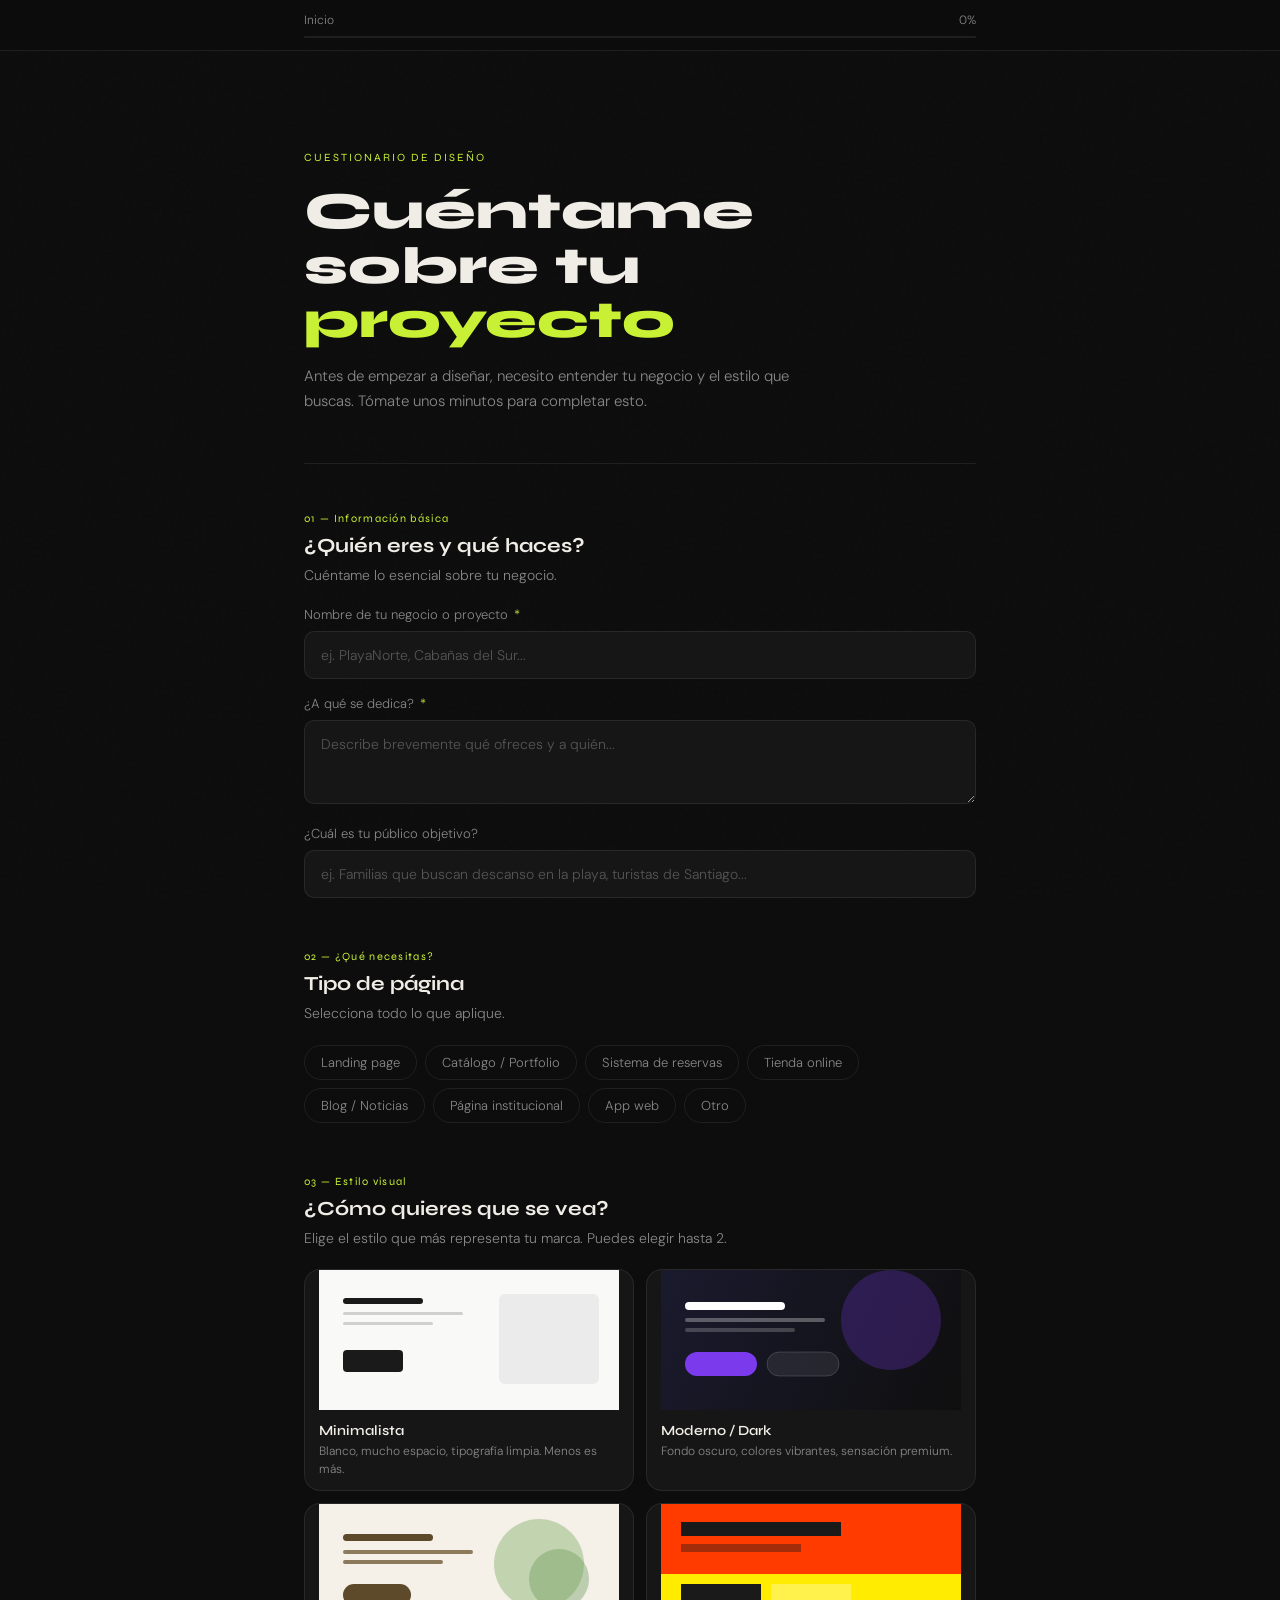
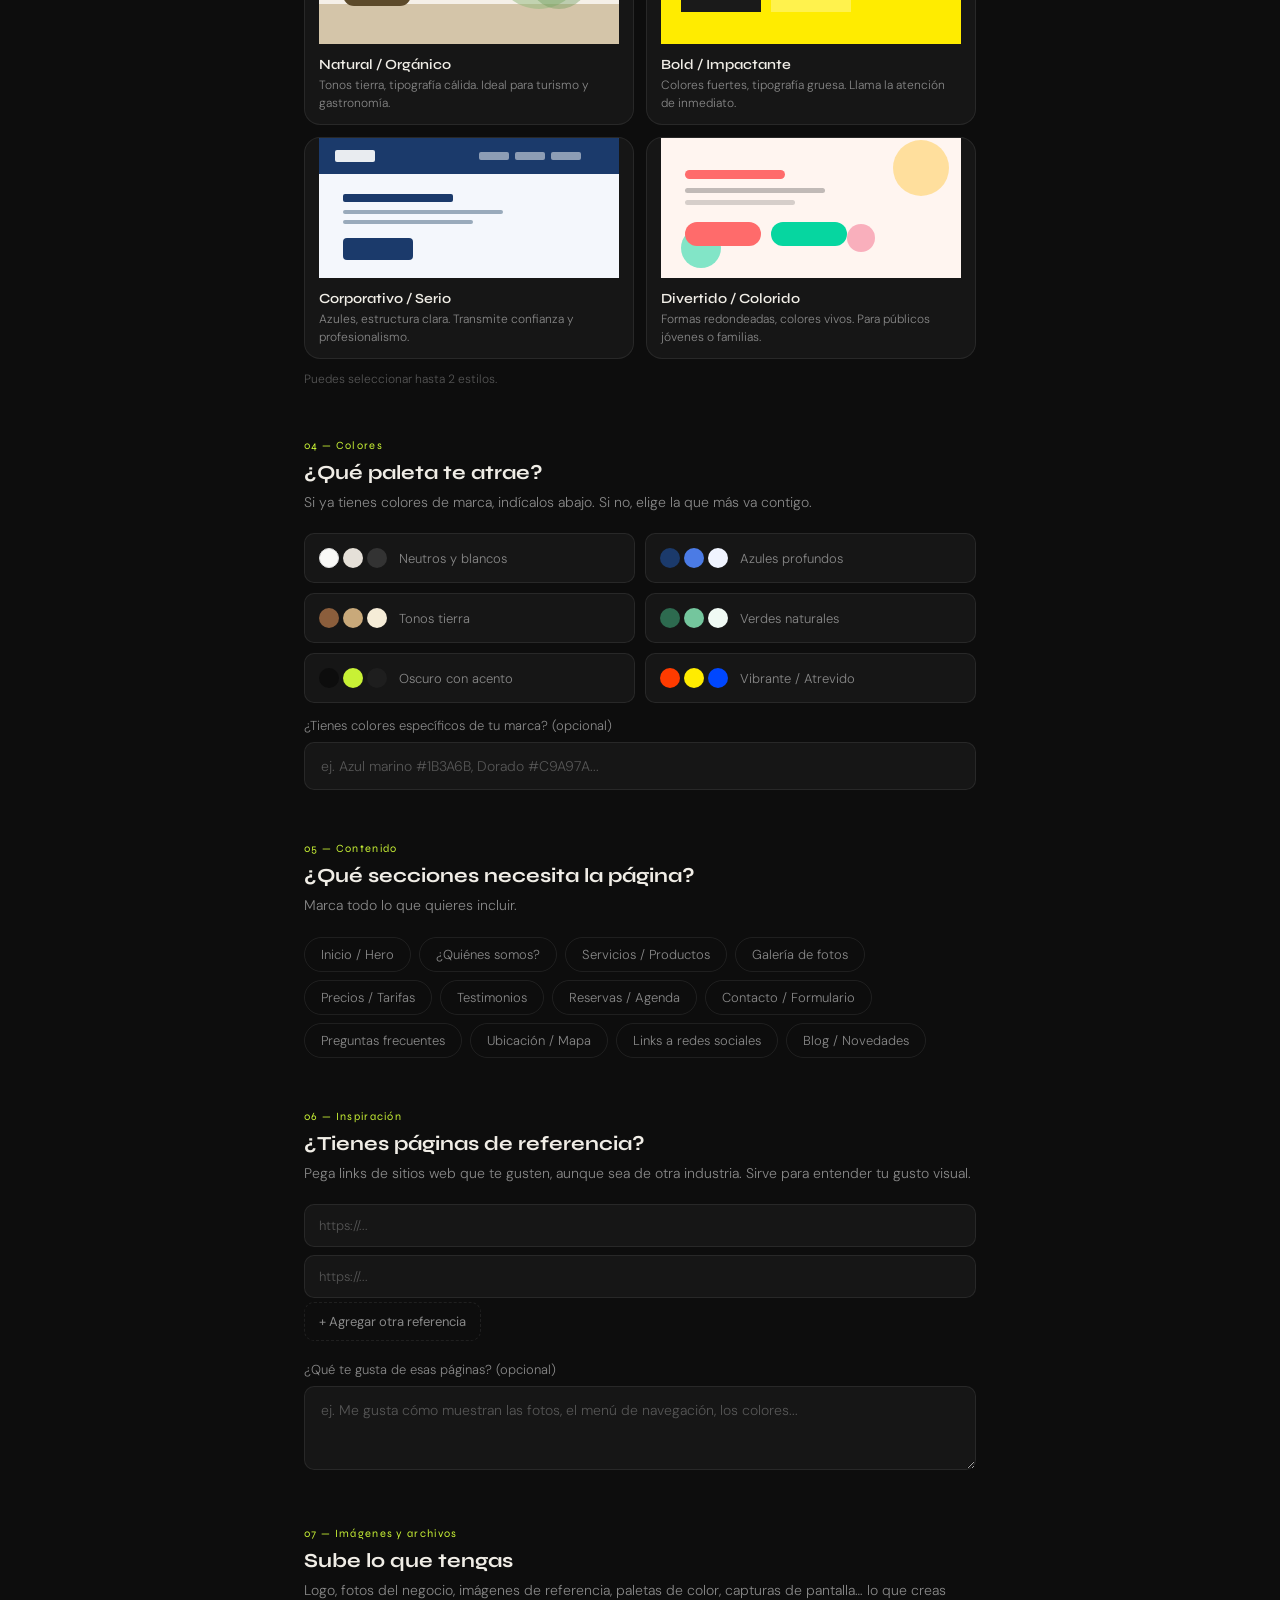
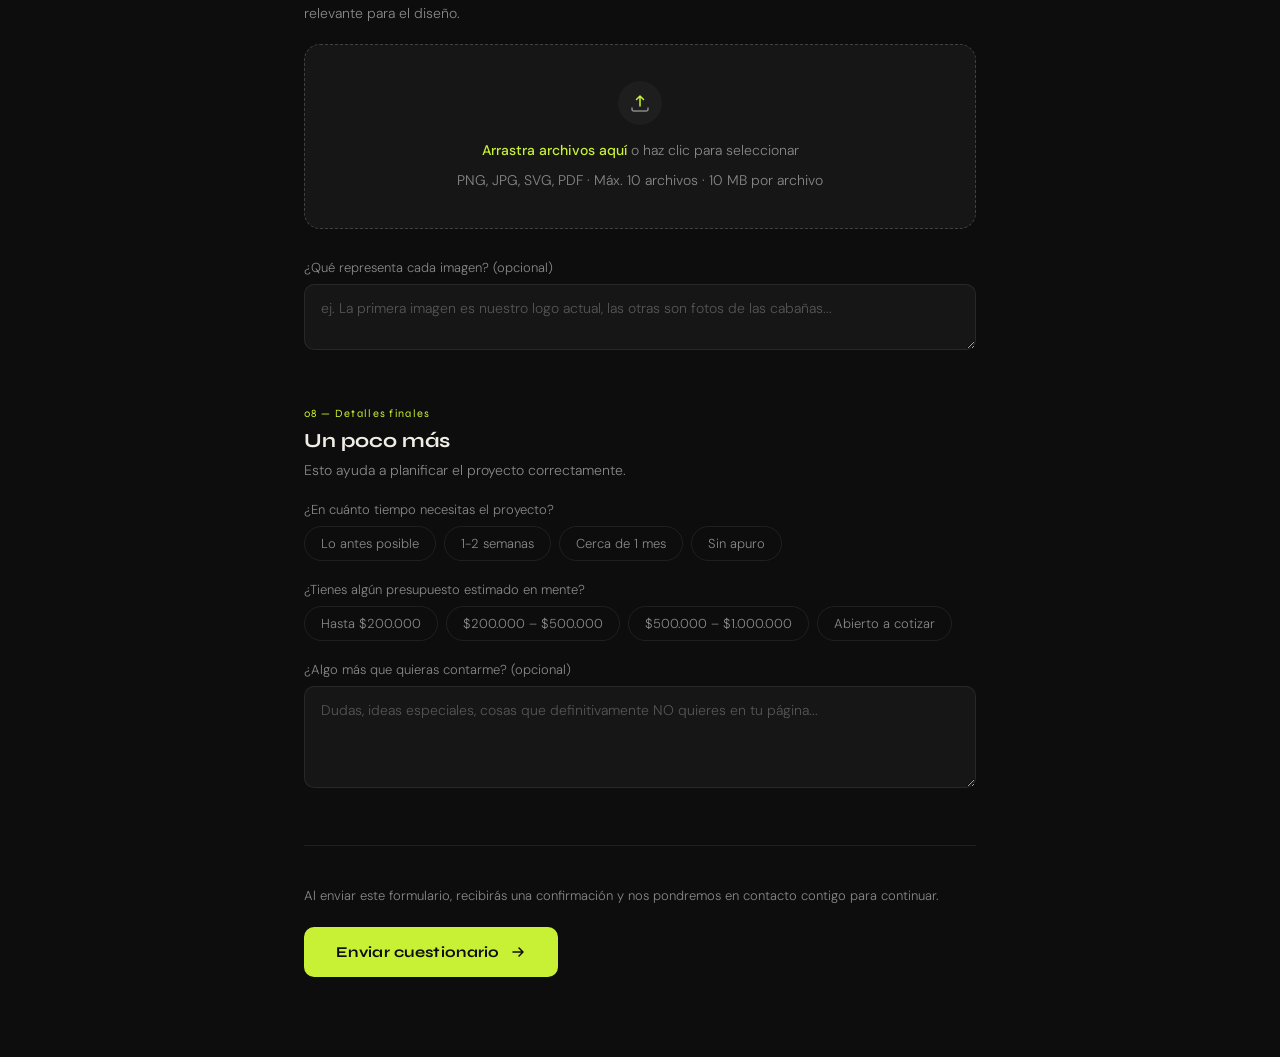
==== cuestionario.html @ 13185880 "Add cuestionario page" ====
<!DOCTYPE html>
<html lang="es">
<head>
<meta charset="UTF-8">
<meta name="viewport" content="width=device-width, initial-scale=1.0">
<title>Cuestionario de Diseño Web</title>
<link href="https://fonts.googleapis.com/css2?family=Syne:wght@400;600;700;800&family=DM+Sans:ital,wght@0,300;0,400;0,500;1,300&display=swap" rel="stylesheet">
<style>
  *, *::before, *::after { box-sizing: border-box; margin: 0; padding: 0; }

  :root {
    --bg: #0D0D0D;
    --surface: #161616;
    --surface2: #1E1E1E;
    --border: rgba(255,255,255,0.08);
    --border-hover: rgba(255,255,255,0.18);
    --accent: #C8F135;
    --accent-dim: rgba(200,241,53,0.12);
    --text: #F0EDE6;
    --text-muted: #888;
    --text-dim: #555;
    --radius: 16px;
    --radius-sm: 10px;
  }

  html { scroll-behavior: smooth; }

  body {
    background: var(--bg);
    color: var(--text);
    font-family: 'DM Sans', sans-serif;
    font-weight: 300;
    min-height: 100vh;
    overflow-x: hidden;
  }

  /* NOISE TEXTURE */
  body::before {
    content: '';
    position: fixed;
    inset: 0;
    background-image: url("data:image/svg+xml,%3Csvg viewBox='0 0 256 256' xmlns='http://www.w3.org/2000/svg'%3E%3Cfilter id='noise'%3E%3CfeTurbulence type='fractalNoise' baseFrequency='0.9' numOctaves='4' stitchTiles='stitch'/%3E%3C/filter%3E%3Crect width='100%25' height='100%25' filter='url(%23noise)' opacity='0.03'/%3E%3C/svg%3E");
    pointer-events: none;
    z-index: 0;
    opacity: 0.4;
  }

  .wrap { max-width: 720px; margin: 0 auto; padding: 0 24px 80px; position: relative; z-index: 1; }

  /* HEADER */
  .header {
    padding: 60px 0 48px;
    border-bottom: 1px solid var(--border);
    margin-bottom: 48px;
  }

  .header-tag {
    font-family: 'Syne', sans-serif;
    font-size: 11px;
    letter-spacing: 0.18em;
    color: var(--accent);
    text-transform: uppercase;
    margin-bottom: 20px;
  }

  .header h1 {
    font-family: 'Syne', sans-serif;
    font-size: clamp(32px, 6vw, 52px);
    font-weight: 800;
    line-height: 1.05;
    color: var(--text);
    margin-bottom: 16px;
  }

  .header h1 span { color: var(--accent); }

  .header p {
    font-size: 15px;
    color: var(--text-muted);
    line-height: 1.7;
    max-width: 520px;
  }

  /* PROGRESS */
  .progress-wrap {
    position: sticky;
    top: 0;
    z-index: 100;
    background: rgba(13,13,13,0.9);
    backdrop-filter: blur(12px);
    padding: 12px 0;
    margin-bottom: 40px;
    border-bottom: 1px solid var(--border);
  }

  .progress-inner { max-width: 720px; margin: 0 auto; padding: 0 24px; }

  .progress-info {
    display: flex;
    justify-content: space-between;
    align-items: center;
    margin-bottom: 8px;
    font-size: 12px;
    color: var(--text-muted);
  }

  .progress-bar-bg {
    height: 2px;
    background: var(--border);
    border-radius: 2px;
    overflow: hidden;
  }

  .progress-bar-fill {
    height: 100%;
    background: var(--accent);
    border-radius: 2px;
    transition: width 0.4s cubic-bezier(0.4, 0, 0.2, 1);
    width: 0%;
  }

  /* SECTION */
  .section {
    margin-bottom: 52px;
    opacity: 0;
    transform: translateY(20px);
    animation: fadeUp 0.5s ease forwards;
  }

  @keyframes fadeUp {
    to { opacity: 1; transform: translateY(0); }
  }

  .section:nth-child(1) { animation-delay: 0.05s; }
  .section:nth-child(2) { animation-delay: 0.1s; }
  .section:nth-child(3) { animation-delay: 0.15s; }
  .section:nth-child(4) { animation-delay: 0.2s; }
  .section:nth-child(5) { animation-delay: 0.25s; }
  .section:nth-child(6) { animation-delay: 0.3s; }
  .section:nth-child(7) { animation-delay: 0.35s; }

  .section-num {
    font-family: 'Syne', sans-serif;
    font-size: 11px;
    color: var(--accent);
    letter-spacing: 0.12em;
    margin-bottom: 8px;
  }

  .section-title {
    font-family: 'Syne', sans-serif;
    font-size: 20px;
    font-weight: 700;
    color: var(--text);
    margin-bottom: 6px;
  }

  .section-desc {
    font-size: 14px;
    color: var(--text-muted);
    margin-bottom: 20px;
    line-height: 1.6;
  }

  /* TEXT INPUT */
  .field {
    margin-bottom: 16px;
  }

  .field label {
    display: block;
    font-size: 13px;
    color: var(--text-muted);
    margin-bottom: 8px;
  }

  .field input,
  .field textarea {
    width: 100%;
    background: var(--surface);
    border: 1px solid var(--border);
    border-radius: var(--radius-sm);
    padding: 14px 16px;
    font-family: 'DM Sans', sans-serif;
    font-size: 14px;
    font-weight: 300;
    color: var(--text);
    outline: none;
    transition: border-color 0.2s;
    resize: vertical;
  }

  .field input:focus,
  .field textarea:focus {
    border-color: var(--accent);
  }

  .field input::placeholder,
  .field textarea::placeholder {
    color: var(--text-dim);
  }

  /* STYLE CARDS (visual selection) */
  .style-grid {
    display: grid;
    grid-template-columns: repeat(2, 1fr);
    gap: 12px;
  }

  @media (max-width: 520px) {
    .style-grid { grid-template-columns: 1fr; }
  }

  .style-card {
    cursor: pointer;
    border-radius: var(--radius);
    border: 1.5px solid var(--border);
    overflow: hidden;
    transition: border-color 0.2s, transform 0.15s;
    position: relative;
    background: var(--surface);
  }

  .style-card:hover {
    border-color: var(--border-hover);
    transform: translateY(-2px);
  }

  .style-card.selected {
    border-color: var(--accent);
  }

  .style-card.selected .check-badge {
    opacity: 1;
    transform: scale(1);
  }

  .check-badge {
    position: absolute;
    top: 10px;
    right: 10px;
    width: 24px;
    height: 24px;
    background: var(--accent);
    border-radius: 50%;
    display: flex;
    align-items: center;
    justify-content: center;
    opacity: 0;
    transform: scale(0.5);
    transition: opacity 0.2s, transform 0.2s;
    z-index: 2;
  }

  .check-badge svg { width: 13px; height: 13px; }

  .style-preview {
    width: 100%;
    height: 140px;
    overflow: hidden;
    position: relative;
  }

  .style-preview svg {
    width: 100%;
    height: 100%;
  }

  .style-info {
    padding: 12px 14px;
  }

  .style-name {
    font-family: 'Syne', sans-serif;
    font-size: 14px;
    font-weight: 600;
    color: var(--text);
    margin-bottom: 3px;
  }

  .style-desc {
    font-size: 12px;
    color: var(--text-muted);
    line-height: 1.5;
  }

  /* PILL OPTIONS */
  .pill-group {
    display: flex;
    flex-wrap: wrap;
    gap: 8px;
  }

  .pill {
    cursor: pointer;
    padding: 8px 16px;
    border-radius: 100px;
    border: 1px solid var(--border);
    font-size: 13px;
    color: var(--text-muted);
    transition: all 0.15s;
    background: transparent;
    user-select: none;
  }

  .pill:hover {
    border-color: var(--border-hover);
    color: var(--text);
  }

  .pill.selected {
    background: var(--accent-dim);
    border-color: var(--accent);
    color: var(--accent);
  }

  /* COLOR PALETTE OPTIONS */
  .palette-grid {
    display: grid;
    grid-template-columns: repeat(2, 1fr);
    gap: 10px;
  }

  .palette-option {
    cursor: pointer;
    border-radius: var(--radius-sm);
    border: 1.5px solid var(--border);
    padding: 14px;
    transition: all 0.15s;
    display: flex;
    align-items: center;
    gap: 12px;
    background: var(--surface);
  }

  .palette-option:hover { border-color: var(--border-hover); }
  .palette-option.selected { border-color: var(--accent); }

  .palette-swatches {
    display: flex;
    gap: 4px;
  }

  .swatch {
    width: 20px;
    height: 20px;
    border-radius: 50%;
  }

  .palette-label { font-size: 13px; color: var(--text-muted); }
  .palette-option.selected .palette-label { color: var(--text); }

  /* REFERENCE LINKS */
  .ref-list {
    display: flex;
    flex-direction: column;
    gap: 8px;
  }

  .ref-row {
    display: flex;
    gap: 8px;
    align-items: center;
  }

  .ref-row input {
    flex: 1;
    background: var(--surface);
    border: 1px solid var(--border);
    border-radius: var(--radius-sm);
    padding: 12px 14px;
    font-family: 'DM Sans', sans-serif;
    font-size: 13px;
    font-weight: 300;
    color: var(--text);
    outline: none;
    transition: border-color 0.2s;
  }

  .ref-row input:focus { border-color: var(--accent); }
  .ref-row input::placeholder { color: var(--text-dim); }

  .add-ref-btn {
    background: transparent;
    border: 1px dashed var(--border);
    border-radius: var(--radius-sm);
    padding: 10px 14px;
    font-family: 'DM Sans', sans-serif;
    font-size: 13px;
    color: var(--text-muted);
    cursor: pointer;
    transition: all 0.15s;
    margin-top: 4px;
  }

  .add-ref-btn:hover { border-color: var(--accent); color: var(--accent); }

  /* RANGE SLIDER */
  .range-wrap { margin-top: 4px; }

  .range-labels {
    display: flex;
    justify-content: space-between;
    font-size: 12px;
    color: var(--text-muted);
    margin-bottom: 8px;
  }

  input[type="range"] {
    -webkit-appearance: none;
    width: 100%;
    height: 4px;
    background: var(--surface2);
    border-radius: 2px;
    outline: none;
  }

  input[type="range"]::-webkit-slider-thumb {
    -webkit-appearance: none;
    width: 18px;
    height: 18px;
    background: var(--accent);
    border-radius: 50%;
    cursor: pointer;
  }

  .range-value {
    text-align: center;
    font-family: 'Syne', sans-serif;
    font-size: 13px;
    color: var(--accent);
    margin-top: 8px;
  }

  /* SUBMIT */
  .submit-section {
    padding-top: 40px;
    border-top: 1px solid var(--border);
  }

  .submit-section p {
    font-size: 13px;
    color: var(--text-muted);
    margin-bottom: 20px;
    line-height: 1.6;
  }

  .submit-btn {
    display: inline-flex;
    align-items: center;
    gap: 10px;
    background: var(--accent);
    color: #0D0D0D;
    border: none;
    border-radius: var(--radius-sm);
    padding: 16px 32px;
    font-family: 'Syne', sans-serif;
    font-size: 15px;
    font-weight: 700;
    cursor: pointer;
    transition: all 0.15s;
    letter-spacing: 0.02em;
  }

  .submit-btn:hover { background: #d4f54a; transform: translateY(-1px); }
  .submit-btn:active { transform: scale(0.98); }

  /* SUCCESS STATE */
  .success-screen {
    display: none;
    text-align: center;
    padding: 80px 0;
  }

  .success-screen.visible { display: block; }

  .success-icon {
    width: 64px;
    height: 64px;
    background: var(--accent-dim);
    border: 1px solid var(--accent);
    border-radius: 50%;
    margin: 0 auto 24px;
    display: flex;
    align-items: center;
    justify-content: center;
  }

  .success-screen h2 {
    font-family: 'Syne', sans-serif;
    font-size: 28px;
    font-weight: 800;
    margin-bottom: 12px;
  }

  .success-screen p {
    font-size: 15px;
    color: var(--text-muted);
    max-width: 400px;
    margin: 0 auto 32px;
    line-height: 1.7;
  }

  .result-card {
    background: var(--surface);
    border: 1px solid var(--border);
    border-radius: var(--radius);
    padding: 20px 24px;
    text-align: left;
    font-size: 13px;
    color: var(--text-muted);
    line-height: 1.8;
    word-break: break-word;
    max-height: 400px;
    overflow-y: auto;
  }

  .result-card h3 {
    font-family: 'Syne', sans-serif;
    font-size: 13px;
    font-weight: 700;
    color: var(--text);
    margin-bottom: 12px;
    letter-spacing: 0.08em;
    text-transform: uppercase;
  }

  .result-card .result-line {
    border-bottom: 1px solid var(--border);
    padding: 6px 0;
    display: flex;
    gap: 12px;
  }

  .result-line .rl { color: var(--text-muted); min-width: 160px; flex-shrink: 0; }
  .result-line .rv { color: var(--text); }

  .copy-result-btn {
    margin-top: 16px;
    background: transparent;
    border: 1px solid var(--border);
    border-radius: var(--radius-sm);
    padding: 10px 20px;
    font-family: 'DM Sans', sans-serif;
    font-size: 13px;
    color: var(--text-muted);
    cursor: pointer;
    transition: all 0.15s;
  }

  .copy-result-btn:hover { border-color: var(--accent); color: var(--accent); }

  .required-mark { color: var(--accent); margin-left: 2px; }

  .hint { font-size: 12px; color: var(--text-dim); margin-top: 6px; }

  /* IMAGE UPLOAD */
  .upload-zone {
    border: 1.5px dashed var(--border-hover);
    border-radius: var(--radius);
    padding: 36px 24px;
    text-align: center;
    cursor: pointer;
    transition: all 0.2s;
    background: var(--surface);
    position: relative;
  }

  .upload-zone:hover, .upload-zone.dragging {
    border-color: var(--accent);
    background: var(--accent-dim);
  }

  .upload-zone input[type="file"] {
    position: absolute;
    inset: 0;
    opacity: 0;
    cursor: pointer;
    width: 100%;
    height: 100%;
  }

  .upload-icon {
    width: 44px;
    height: 44px;
    background: var(--surface2);
    border-radius: 50%;
    display: flex;
    align-items: center;
    justify-content: center;
    margin: 0 auto 14px;
  }

  .upload-zone p {
    font-size: 14px;
    color: var(--text-muted);
    line-height: 1.6;
  }

  .upload-zone strong {
    color: var(--accent);
    font-weight: 500;
  }

  .upload-zone .hint { margin-top: 8px; }

  .img-preview-grid {
    display: grid;
    grid-template-columns: repeat(auto-fill, minmax(110px, 1fr));
    gap: 10px;
    margin-top: 14px;
  }

  .img-thumb {
    position: relative;
    border-radius: var(--radius-sm);
    overflow: hidden;
    border: 1px solid var(--border);
    aspect-ratio: 1;
    background: var(--surface2);
  }

  .img-thumb img {
    width: 100%;
    height: 100%;
    object-fit: cover;
    display: block;
  }

  .img-thumb .img-label {
    position: absolute;
    bottom: 0;
    left: 0;
    right: 0;
    background: rgba(0,0,0,0.65);
    font-size: 10px;
    color: #ccc;
    padding: 4px 6px;
    white-space: nowrap;
    overflow: hidden;
    text-overflow: ellipsis;
  }

  .img-thumb .remove-img {
    position: absolute;
    top: 5px;
    right: 5px;
    width: 20px;
    height: 20px;
    background: rgba(0,0,0,0.7);
    border: none;
    border-radius: 50%;
    color: white;
    font-size: 13px;
    line-height: 1;
    cursor: pointer;
    display: flex;
    align-items: center;
    justify-content: center;
    opacity: 0;
    transition: opacity 0.15s;
  }

  .img-thumb:hover .remove-img { opacity: 1; }

  .upload-count {
    font-size: 12px;
    color: var(--text-muted);
    margin-top: 10px;
  }

  .upload-count span { color: var(--accent); font-weight: 500; }
</style>
</head>
<body>

<div class="progress-wrap">
  <div class="progress-inner">
    <div class="progress-info">
      <span id="progress-label">Inicio</span>
      <span id="progress-pct">0%</span>
    </div>
    <div class="progress-bar-bg">
      <div class="progress-bar-fill" id="progress-fill"></div>
    </div>
  </div>
</div>

<div class="wrap" id="main-form">
  <div class="header">
    <div class="header-tag">Cuestionario de diseño</div>
    <h1>Cuéntame sobre tu <span>proyecto</span></h1>
    <p>Antes de empezar a diseñar, necesito entender tu negocio y el estilo que buscas. Tómate unos minutos para completar esto.</p>
  </div>

  <!-- 01 INFO BÁSICA -->
  <div class="section" id="sec-1">
    <div class="section-num">01 — Información básica</div>
    <div class="section-title">¿Quién eres y qué haces?</div>
    <div class="section-desc">Cuéntame lo esencial sobre tu negocio.</div>

    <div class="field">
      <label>Nombre de tu negocio o proyecto <span class="required-mark">*</span></label>
      <input type="text" id="biz-name" placeholder="ej. PlayaNorte, Cabañas del Sur..." />
    </div>
    <div class="field">
      <label>¿A qué se dedica? <span class="required-mark">*</span></label>
      <textarea id="biz-desc" rows="3" placeholder="Describe brevemente qué ofreces y a quién..."></textarea>
    </div>
    <div class="field">
      <label>¿Cuál es tu público objetivo?</label>
      <input type="text" id="biz-audience" placeholder="ej. Familias que buscan descanso en la playa, turistas de Santiago..." />
    </div>
  </div>

  <!-- 02 TIPO DE PÁGINA -->
  <div class="section" id="sec-2">
    <div class="section-num">02 — ¿Qué necesitas?</div>
    <div class="section-title">Tipo de página</div>
    <div class="section-desc">Selecciona todo lo que aplique.</div>

    <div class="pill-group" id="page-type">
      <div class="pill" data-val="landing">Landing page</div>
      <div class="pill" data-val="catalogo">Catálogo / Portfolio</div>
      <div class="pill" data-val="reservas">Sistema de reservas</div>
      <div class="pill" data-val="tienda">Tienda online</div>
      <div class="pill" data-val="blog">Blog / Noticias</div>
      <div class="pill" data-val="institucional">Página institucional</div>
      <div class="pill" data-val="app">App web</div>
      <div class="pill" data-val="otro-tipo">Otro</div>
    </div>
  </div>

  <!-- 03 ESTILO VISUAL -->
  <div class="section" id="sec-3">
    <div class="section-num">03 — Estilo visual</div>
    <div class="section-title">¿Cómo quieres que se vea?</div>
    <div class="section-desc">Elige el estilo que más representa tu marca. Puedes elegir hasta 2.</div>

    <div class="style-grid" id="style-grid">

      <div class="style-card" data-val="minimalista">
        <div class="check-badge"><svg viewBox="0 0 13 10" fill="none"><path d="M1 5L4.5 8.5L12 1" stroke="#0D0D0D" stroke-width="2" stroke-linecap="round"/></svg></div>
        <div class="style-preview">
          <svg viewBox="0 0 300 140" xmlns="http://www.w3.org/2000/svg">
            <rect width="300" height="140" fill="#F9F9F7"/>
            <rect x="24" y="28" width="80" height="6" rx="3" fill="#1A1A1A"/>
            <rect x="24" y="42" width="120" height="3" rx="1.5" fill="#D0D0D0"/>
            <rect x="24" y="52" width="90" height="3" rx="1.5" fill="#D0D0D0"/>
            <rect x="24" y="80" width="60" height="22" rx="4" fill="#1A1A1A"/>
            <rect x="180" y="24" width="100" height="90" rx="6" fill="#EBEBEB"/>
          </svg>
        </div>
        <div class="style-info">
          <div class="style-name">Minimalista</div>
          <div class="style-desc">Blanco, mucho espacio, tipografía limpia. Menos es más.</div>
        </div>
      </div>

      <div class="style-card" data-val="moderno">
        <div class="check-badge"><svg viewBox="0 0 13 10" fill="none"><path d="M1 5L4.5 8.5L12 1" stroke="#0D0D0D" stroke-width="2" stroke-linecap="round"/></svg></div>
        <div class="style-preview">
          <svg viewBox="0 0 300 140" xmlns="http://www.w3.org/2000/svg">
            <rect width="300" height="140" fill="#0F0F0F"/>
            <rect x="0" y="0" width="300" height="140" fill="url(#grad1)"/>
            <defs>
              <linearGradient id="grad1" x1="0" y1="0" x2="300" y2="140" gradientUnits="userSpaceOnUse">
                <stop offset="0%" stop-color="#1a1a2e"/>
                <stop offset="100%" stop-color="#0f0f0f"/>
              </linearGradient>
            </defs>
            <circle cx="230" cy="50" r="50" fill="#7C3AED" fill-opacity="0.25"/>
            <rect x="24" y="32" width="100" height="8" rx="4" fill="white"/>
            <rect x="24" y="48" width="140" height="4" rx="2" fill="rgba(255,255,255,0.3)"/>
            <rect x="24" y="58" width="110" height="4" rx="2" fill="rgba(255,255,255,0.2)"/>
            <rect x="24" y="82" width="72" height="24" rx="12" fill="#7C3AED"/>
            <rect x="106" y="82" width="72" height="24" rx="12" fill="rgba(255,255,255,0.08)" stroke="rgba(255,255,255,0.15)" stroke-width="1"/>
          </svg>
        </div>
        <div class="style-info">
          <div class="style-name">Moderno / Dark</div>
          <div class="style-desc">Fondo oscuro, colores vibrantes, sensación premium.</div>
        </div>
      </div>

      <div class="style-card" data-val="natural">
        <div class="check-badge"><svg viewBox="0 0 13 10" fill="none"><path d="M1 5L4.5 8.5L12 1" stroke="#0D0D0D" stroke-width="2" stroke-linecap="round"/></svg></div>
        <div class="style-preview">
          <svg viewBox="0 0 300 140" xmlns="http://www.w3.org/2000/svg">
            <rect width="300" height="140" fill="#F5F0E8"/>
            <rect x="0" y="100" width="300" height="40" fill="#D4C5A9"/>
            <circle cx="220" cy="60" r="45" fill="#8FB87A" fill-opacity="0.5"/>
            <circle cx="240" cy="75" r="30" fill="#6A9958" fill-opacity="0.4"/>
            <rect x="24" y="30" width="90" height="7" rx="3.5" fill="#5C4A2A"/>
            <rect x="24" y="46" width="130" height="4" rx="2" fill="#8C7A5C"/>
            <rect x="24" y="56" width="100" height="4" rx="2" fill="#8C7A5C"/>
            <rect x="24" y="80" width="68" height="22" rx="11" fill="#5C4A2A"/>
          </svg>
        </div>
        <div class="style-info">
          <div class="style-name">Natural / Orgánico</div>
          <div class="style-desc">Tonos tierra, tipografía cálida. Ideal para turismo y gastronomía.</div>
        </div>
      </div>

      <div class="style-card" data-val="bold">
        <div class="check-badge"><svg viewBox="0 0 13 10" fill="none"><path d="M1 5L4.5 8.5L12 1" stroke="#0D0D0D" stroke-width="2" stroke-linecap="round"/></svg></div>
        <div class="style-preview">
          <svg viewBox="0 0 300 140" xmlns="http://www.w3.org/2000/svg">
            <rect width="300" height="140" fill="#FF3B00"/>
            <rect x="0" y="0" width="300" height="70" fill="#FF3B00"/>
            <rect x="0" y="70" width="300" height="70" fill="#FFEC00"/>
            <rect x="20" y="18" width="160" height="14" rx="0" fill="#1A1A1A"/>
            <rect x="20" y="40" width="120" height="8" rx="0" fill="#1A1A1A" fill-opacity="0.4"/>
            <rect x="20" y="80" width="80" height="28" rx="0" fill="#1A1A1A"/>
            <rect x="110" y="80" width="80" height="28" rx="0" fill="white" fill-opacity="0.3"/>
          </svg>
        </div>
        <div class="style-info">
          <div class="style-name">Bold / Impactante</div>
          <div class="style-desc">Colores fuertes, tipografía gruesa. Llama la atención de inmediato.</div>
        </div>
      </div>

      <div class="style-card" data-val="corporativo">
        <div class="check-badge"><svg viewBox="0 0 13 10" fill="none"><path d="M1 5L4.5 8.5L12 1" stroke="#0D0D0D" stroke-width="2" stroke-linecap="round"/></svg></div>
        <div class="style-preview">
          <svg viewBox="0 0 300 140" xmlns="http://www.w3.org/2000/svg">
            <rect width="300" height="140" fill="#F4F7FC"/>
            <rect x="0" y="0" width="300" height="36" fill="#1B3A6B"/>
            <rect x="16" y="12" width="40" height="12" rx="2" fill="white" fill-opacity="0.9"/>
            <rect x="160" y="14" width="30" height="8" rx="2" fill="white" fill-opacity="0.5"/>
            <rect x="196" y="14" width="30" height="8" rx="2" fill="white" fill-opacity="0.5"/>
            <rect x="232" y="14" width="30" height="8" rx="2" fill="white" fill-opacity="0.5"/>
            <rect x="24" y="56" width="110" height="8" rx="2" fill="#1B3A6B"/>
            <rect x="24" y="72" width="160" height="4" rx="2" fill="#99AABB"/>
            <rect x="24" y="82" width="130" height="4" rx="2" fill="#99AABB"/>
            <rect x="24" y="100" width="70" height="22" rx="4" fill="#1B3A6B"/>
          </svg>
        </div>
        <div class="style-info">
          <div class="style-name">Corporativo / Serio</div>
          <div class="style-desc">Azules, estructura clara. Transmite confianza y profesionalismo.</div>
        </div>
      </div>

      <div class="style-card" data-val="playful">
        <div class="check-badge"><svg viewBox="0 0 13 10" fill="none"><path d="M1 5L4.5 8.5L12 1" stroke="#0D0D0D" stroke-width="2" stroke-linecap="round"/></svg></div>
        <div class="style-preview">
          <svg viewBox="0 0 300 140" xmlns="http://www.w3.org/2000/svg">
            <rect width="300" height="140" fill="#FFF5F0"/>
            <circle cx="260" cy="30" r="28" fill="#FFD166" fill-opacity="0.6"/>
            <circle cx="40" cy="110" r="20" fill="#06D6A0" fill-opacity="0.5"/>
            <circle cx="200" cy="100" r="14" fill="#EF476F" fill-opacity="0.4"/>
            <rect x="24" y="32" width="100" height="9" rx="4.5" fill="#FF6B6B"/>
            <rect x="24" y="50" width="140" height="5" rx="2.5" fill="#333" fill-opacity="0.3"/>
            <rect x="24" y="62" width="110" height="5" rx="2.5" fill="#333" fill-opacity="0.2"/>
            <rect x="24" y="84" width="76" height="24" rx="12" fill="#FF6B6B"/>
            <rect x="110" y="84" width="76" height="24" rx="12" fill="#06D6A0"/>
          </svg>
        </div>
        <div class="style-info">
          <div class="style-name">Divertido / Colorido</div>
          <div class="style-desc">Formas redondeadas, colores vivos. Para públicos jóvenes o familias.</div>
        </div>
      </div>

    </div>
    <div class="hint" style="margin-top:12px;">Puedes seleccionar hasta 2 estilos.</div>
  </div>

  <!-- 04 PALETA DE COLOR -->
  <div class="section" id="sec-4">
    <div class="section-num">04 — Colores</div>
    <div class="section-title">¿Qué paleta te atrae?</div>
    <div class="section-desc">Si ya tienes colores de marca, indícalos abajo. Si no, elige la que más va contigo.</div>

    <div class="palette-grid" id="palette-grid">
      <div class="palette-option" data-val="neutros">
        <div class="palette-swatches">
          <div class="swatch" style="background:#F9F9F7;border:1px solid #ddd;"></div>
          <div class="swatch" style="background:#E5E0D8;"></div>
          <div class="swatch" style="background:#333333;"></div>
        </div>
        <div class="palette-label">Neutros y blancos</div>
      </div>
      <div class="palette-option" data-val="azul-marino">
        <div class="palette-swatches">
          <div class="swatch" style="background:#1B3A6B;"></div>
          <div class="swatch" style="background:#4B7BE5;"></div>
          <div class="swatch" style="background:#F0F4FF;"></div>
        </div>
        <div class="palette-label">Azules profundos</div>
      </div>
      <div class="palette-option" data-val="tierra">
        <div class="palette-swatches">
          <div class="swatch" style="background:#8B5E3C;"></div>
          <div class="swatch" style="background:#C9A97A;"></div>
          <div class="swatch" style="background:#F5ECD7;"></div>
        </div>
        <div class="palette-label">Tonos tierra</div>
      </div>
      <div class="palette-option" data-val="verde-natural">
        <div class="palette-swatches">
          <div class="swatch" style="background:#2D6A4F;"></div>
          <div class="swatch" style="background:#74C69D;"></div>
          <div class="swatch" style="background:#F0FAF4;"></div>
        </div>
        <div class="palette-label">Verdes naturales</div>
      </div>
      <div class="palette-option" data-val="oscuro">
        <div class="palette-swatches">
          <div class="swatch" style="background:#0D0D0D;"></div>
          <div class="swatch" style="background:#C8F135;"></div>
          <div class="swatch" style="background:#1E1E1E;"></div>
        </div>
        <div class="palette-label">Oscuro con acento</div>
      </div>
      <div class="palette-option" data-val="vibrante">
        <div class="palette-swatches">
          <div class="swatch" style="background:#FF3B00;"></div>
          <div class="swatch" style="background:#FFEC00;"></div>
          <div class="swatch" style="background:#0047FF;"></div>
        </div>
        <div class="palette-label">Vibrante / Atrevido</div>
      </div>
    </div>

    <div class="field" style="margin-top:14px;">
      <label>¿Tienes colores específicos de tu marca? (opcional)</label>
      <input type="text" id="custom-colors" placeholder="ej. Azul marino #1B3A6B, Dorado #C9A97A..." />
    </div>
  </div>

  <!-- 05 SERVICIOS / SECCIONES -->
  <div class="section" id="sec-5">
    <div class="section-num">05 — Contenido</div>
    <div class="section-title">¿Qué secciones necesita la página?</div>
    <div class="section-desc">Marca todo lo que quieres incluir.</div>

    <div class="pill-group" id="sections-group">
      <div class="pill" data-val="inicio">Inicio / Hero</div>
      <div class="pill" data-val="nosotros">¿Quiénes somos?</div>
      <div class="pill" data-val="servicios">Servicios / Productos</div>
      <div class="pill" data-val="galeria">Galería de fotos</div>
      <div class="pill" data-val="precios">Precios / Tarifas</div>
      <div class="pill" data-val="testimonios">Testimonios</div>
      <div class="pill" data-val="reservas-sec">Reservas / Agenda</div>
      <div class="pill" data-val="contacto">Contacto / Formulario</div>
      <div class="pill" data-val="faq">Preguntas frecuentes</div>
      <div class="pill" data-val="ubicacion">Ubicación / Mapa</div>
      <div class="pill" data-val="redes">Links a redes sociales</div>
      <div class="pill" data-val="blog-sec">Blog / Novedades</div>
    </div>
  </div>

  <!-- 06 REFERENCIAS -->
  <div class="section" id="sec-6">
    <div class="section-num">06 — Inspiración</div>
    <div class="section-title">¿Tienes páginas de referencia?</div>
    <div class="section-desc">Pega links de sitios web que te gusten, aunque sea de otra industria. Sirve para entender tu gusto visual.</div>

    <div class="ref-list" id="ref-list">
      <div class="ref-row">
        <input type="url" placeholder="https://..." />
      </div>
      <div class="ref-row">
        <input type="url" placeholder="https://..." />
      </div>
    </div>
    <button class="add-ref-btn" onclick="addRefRow()">+ Agregar otra referencia</button>

    <div class="field" style="margin-top:20px;">
      <label>¿Qué te gusta de esas páginas? (opcional)</label>
      <textarea id="ref-notes" rows="3" placeholder="ej. Me gusta cómo muestran las fotos, el menú de navegación, los colores..."></textarea>
    </div>
  </div>

  <!-- 07 IMÁGENES -->
  <div class="section" id="sec-7">
    <div class="section-num">07 — Imágenes y archivos</div>
    <div class="section-title">Sube lo que tengas</div>
    <div class="section-desc">Logo, fotos del negocio, imágenes de referencia, paletas de color, capturas de pantalla… lo que creas relevante para el diseño.</div>

    <div class="upload-zone" id="upload-zone">
      <input type="file" id="file-input" multiple accept="image/*,.pdf,.png,.jpg,.jpeg,.webp,.svg" />
      <div class="upload-icon">
        <svg width="22" height="22" viewBox="0 0 22 22" fill="none"><path d="M11 14V4M11 4L7.5 7.5M11 4L14.5 7.5" stroke="#C8F135" stroke-width="1.5" stroke-linecap="round" stroke-linejoin="round"/><path d="M3 16v1a2 2 0 002 2h12a2 2 0 002-2v-1" stroke="#888" stroke-width="1.5" stroke-linecap="round"/></svg>
      </div>
      <p><strong>Arrastra archivos aquí</strong> o haz clic para seleccionar</p>
      <p class="hint">PNG, JPG, SVG, PDF · Máx. 10 archivos · 10 MB por archivo</p>
    </div>

    <div class="img-preview-grid" id="img-preview-grid"></div>
    <div class="upload-count" id="upload-count" style="display:none;">
      <span id="upload-count-num">0</span> archivo(s) listos para enviar
    </div>

    <div class="field" style="margin-top:16px;">
      <label>¿Qué representa cada imagen? (opcional)</label>
      <textarea id="img-notes" rows="2" placeholder="ej. La primera imagen es nuestro logo actual, las otras son fotos de las cabañas..."></textarea>
    </div>
  </div>

  <!-- 08 EXTRAS -->
  <div class="section" id="sec-8">
    <div class="section-num">08 — Detalles finales</div>
    <div class="section-title">Un poco más</div>
    <div class="section-desc">Esto ayuda a planificar el proyecto correctamente.</div>

    <div class="field">
      <label>¿En cuánto tiempo necesitas el proyecto?</label>
      <div class="pill-group" id="timeline-group" style="margin-top:8px;">
        <div class="pill" data-val="urgente">Lo antes posible</div>
        <div class="pill" data-val="2semanas">1-2 semanas</div>
        <div class="pill" data-val="1mes">Cerca de 1 mes</div>
        <div class="pill" data-val="sin-apuro">Sin apuro</div>
      </div>
    </div>

    <div class="field" style="margin-top:20px;">
      <label>¿Tienes algún presupuesto estimado en mente?</label>
      <div class="pill-group" id="budget-group" style="margin-top:8px;">
        <div class="pill" data-val="basico">Hasta $200.000</div>
        <div class="pill" data-val="intermedio">$200.000 – $500.000</div>
        <div class="pill" data-val="avanzado">$500.000 – $1.000.000</div>
        <div class="pill" data-val="abierto">Abierto a cotizar</div>
      </div>
    </div>

    <div class="field" style="margin-top:20px;">
      <label>¿Algo más que quieras contarme? (opcional)</label>
      <textarea id="extras" rows="4" placeholder="Dudas, ideas especiales, cosas que definitivamente NO quieres en tu página..."></textarea>
    </div>
  </div>

  <!-- SUBMIT -->
  <div class="submit-section">
    <p>Al enviar este formulario, recibirás una confirmación y nos pondremos en contacto contigo para continuar.</p>
    <button class="submit-btn" onclick="submitForm()">
      Enviar cuestionario
      <svg width="16" height="16" viewBox="0 0 16 16" fill="none"><path d="M3 8H13M13 8L9 4M13 8L9 12" stroke="#0D0D0D" stroke-width="1.5" stroke-linecap="round" stroke-linejoin="round"/></svg>
    </button>
  </div>
</div>

<!-- SUCCESS -->
<div class="wrap success-screen" id="success-screen">
  <div class="success-icon">
    <svg width="28" height="28" viewBox="0 0 28 28" fill="none"><path d="M6 14L11 19L22 8" stroke="#C8F135" stroke-width="2" stroke-linecap="round" stroke-linejoin="round"/></svg>
  </div>
  <h2>¡Listo, gracias!</h2>
  <p>Recibí tus respuestas. Te contactaré pronto para hablar del proyecto.</p>

  <div class="result-card" id="result-card">
    <h3>Resumen de tus respuestas</h3>
    <div id="result-lines"></div>
  </div>
  <button class="copy-result-btn" onclick="copyResult()">Copiar resumen</button>
</div>

<script>
  // PILL SELECTION (multi)
  function initPills(groupId, maxSelect) {
    const group = document.getElementById(groupId);
    if (!group) return;
    group.querySelectorAll('.pill').forEach(pill => {
      pill.addEventListener('click', () => {
        const selected = group.querySelectorAll('.pill.selected');
        if (pill.classList.contains('selected')) {
          pill.classList.remove('selected');
        } else {
          if (maxSelect && selected.length >= maxSelect) {
            selected[0].classList.remove('selected');
          }
          pill.classList.add('selected');
        }
        updateProgress();
      });
    });
  }

  initPills('page-type', 0);
  initPills('sections-group', 0);
  initPills('timeline-group', 1);
  initPills('budget-group', 1);

  // STYLE CARDS (max 2)
  document.querySelectorAll('.style-card').forEach(card => {
    card.addEventListener('click', () => {
      const selected = document.querySelectorAll('.style-card.selected');
      if (card.classList.contains('selected')) {
        card.classList.remove('selected');
      } else {
        if (selected.length >= 2) selected[0].classList.remove('selected');
        card.classList.add('selected');
      }
      updateProgress();
    });
  });

  // PALETTE (single)
  document.querySelectorAll('.palette-option').forEach(opt => {
    opt.addEventListener('click', () => {
      document.querySelectorAll('.palette-option').forEach(o => o.classList.remove('selected'));
      opt.classList.add('selected');
      updateProgress();
    });
  });

  // IMAGE UPLOAD
  const uploadedFiles = [];

  const zone = document.getElementById('upload-zone');
  const fileInput = document.getElementById('file-input');
  const previewGrid = document.getElementById('img-preview-grid');
  const uploadCount = document.getElementById('upload-count');
  const uploadCountNum = document.getElementById('upload-count-num');

  fileInput.addEventListener('change', (e) => handleFiles(e.target.files));

  zone.addEventListener('dragover', (e) => { e.preventDefault(); zone.classList.add('dragging'); });
  zone.addEventListener('dragleave', () => zone.classList.remove('dragging'));
  zone.addEventListener('drop', (e) => {
    e.preventDefault();
    zone.classList.remove('dragging');
    handleFiles(e.dataTransfer.files);
  });

  function handleFiles(files) {
    Array.from(files).forEach(file => {
      if (uploadedFiles.length >= 10) return;
      if (file.size > 10 * 1024 * 1024) { alert(`"${file.name}" supera los 10 MB.`); return; }
      if (uploadedFiles.find(f => f.name === file.name && f.size === file.size)) return;
      uploadedFiles.push(file);
      renderThumb(file, uploadedFiles.length - 1);
    });
    updateUploadCount();
  }

  function renderThumb(file, index) {
    const thumb = document.createElement('div');
    thumb.className = 'img-thumb';
    thumb.dataset.index = index;

    if (file.type.startsWith('image/')) {
      const reader = new FileReader();
      reader.onload = (e) => {
        thumb.innerHTML = `
          <img src="${e.target.result}" alt="${file.name}" />
          <div class="img-label">${file.name}</div>
          <button class="remove-img" onclick="removeFile(${index})" title="Eliminar">×</button>
        `;
      };
      reader.readAsDataURL(file);
    } else {
      thumb.innerHTML = `
        <div style="display:flex;flex-direction:column;align-items:center;justify-content:center;height:100%;gap:6px;padding:8px;">
          <svg width="28" height="28" viewBox="0 0 28 28" fill="none"><rect x="4" y="2" width="16" height="22" rx="2" fill="#333"/><path d="M16 2l6 6H16V2z" fill="#555"/><rect x="8" y="12" width="8" height="1.5" rx="0.75" fill="#888"/><rect x="8" y="15.5" width="6" height="1.5" rx="0.75" fill="#666"/></svg>
          <span style="font-size:10px;color:#888;text-align:center;word-break:break-all;">${file.name}</span>
        </div>
        <button class="remove-img" onclick="removeFile(${index})" title="Eliminar">×</button>
      `;
    }

    previewGrid.appendChild(thumb);
  }

  function removeFile(index) {
    uploadedFiles.splice(index, 1);
    previewGrid.innerHTML = '';
    uploadedFiles.forEach((f, i) => renderThumb(f, i));
    updateUploadCount();
  }

  function updateUploadCount() {
    if (uploadedFiles.length > 0) {
      uploadCount.style.display = 'block';
      uploadCountNum.textContent = uploadedFiles.length;
    } else {
      uploadCount.style.display = 'none';
    }
    updateProgress();
  }

  // ADD REF ROW
  function addRefRow() {
    const list = document.getElementById('ref-list');
    const row = document.createElement('div');
    row.className = 'ref-row';
    row.innerHTML = '<input type="url" placeholder="https://..." />';
    list.appendChild(row);
  }

  // PROGRESS
  function updateProgress() {
    const checks = [
      !!document.getElementById('biz-name').value.trim(),
      !!document.getElementById('biz-desc').value.trim(),
      document.querySelectorAll('#page-type .pill.selected').length > 0,
      document.querySelectorAll('.style-card.selected').length > 0,
      document.querySelectorAll('.palette-option.selected').length > 0,
      document.querySelectorAll('#sections-group .pill.selected').length > 0,
      document.querySelectorAll('#timeline-group .pill.selected').length > 0,
    ];
    const done = checks.filter(Boolean).length;
    const pct = Math.round((done / checks.length) * 100);
    document.getElementById('progress-fill').style.width = pct + '%';
    document.getElementById('progress-pct').textContent = pct + '%';
    const labels = ['Comenzando...', 'Vamos bien...', 'Más de la mitad', 'Casi listo', 'Listo para enviar'];
    document.getElementById('progress-label').textContent = labels[Math.floor(pct / 25)] || 'Listo para enviar';
  }

  document.getElementById('biz-name').addEventListener('input', updateProgress);
  document.getElementById('biz-desc').addEventListener('input', updateProgress);

  // SUBMIT
  function getSelected(groupId) {
    return Array.from(document.querySelectorAll('#' + groupId + ' .pill.selected')).map(p => p.textContent).join(', ');
  }

  function submitForm() {
    const name = document.getElementById('biz-name').value.trim();
    if (!name) { alert('Por favor ingresa el nombre de tu negocio.'); return; }

    const refs = Array.from(document.querySelectorAll('#ref-list input')).map(i => i.value.trim()).filter(Boolean);

    const data = {
      'Negocio': name,
      'Descripción': document.getElementById('biz-desc').value.trim() || '—',
      'Público objetivo': document.getElementById('biz-audience').value.trim() || '—',
      'Tipo de página': getSelected('page-type') || '—',
      'Estilo visual': Array.from(document.querySelectorAll('.style-card.selected')).map(c => c.querySelector('.style-name').textContent).join(', ') || '—',
      'Paleta de color': document.querySelector('.palette-option.selected')?.querySelector('.palette-label')?.textContent || '—',
      'Colores de marca': document.getElementById('custom-colors').value.trim() || '—',
      'Secciones': getSelected('sections-group') || '—',
      'Referencias': refs.length ? refs.join(' | ') : '—',
      'Notas de referencia': document.getElementById('ref-notes').value.trim() || '—',
      'Plazo': getSelected('timeline-group') || '—',
      'Presupuesto': getSelected('budget-group') || '—',
      'Imágenes subidas': uploadedFiles.length ? uploadedFiles.map(f => f.name).join(', ') : '—',
      'Notas sobre imágenes': document.getElementById('img-notes').value.trim() || '—',
      'Comentarios extra': document.getElementById('extras').value.trim() || '—',
    };

    const lines = document.getElementById('result-lines');
    lines.innerHTML = '';
    for (const [k, v] of Object.entries(data)) {
      const div = document.createElement('div');
      div.className = 'result-line';
      div.innerHTML = `<span class="rl">${k}</span><span class="rv">${v}</span>`;
      lines.appendChild(div);
    }

    document.getElementById('main-form').style.display = 'none';
    document.getElementById('success-screen').classList.add('visible');

    // Show image thumbnails in success screen
    if (uploadedFiles.length > 0) {
      const imgGrid = document.createElement('div');
      imgGrid.style.cssText = 'display:grid;grid-template-columns:repeat(auto-fill,minmax(80px,1fr));gap:8px;margin-top:16px;';
      uploadedFiles.forEach(file => {
        if (file.type.startsWith('image/')) {
          const reader = new FileReader();
          reader.onload = (e) => {
            const img = document.createElement('img');
            img.src = e.target.result;
            img.style.cssText = 'width:100%;aspect-ratio:1;object-fit:cover;border-radius:8px;border:1px solid rgba(255,255,255,0.08);';
            imgGrid.appendChild(img);
          };
          reader.readAsDataURL(file);
        }
      });
      document.getElementById('result-card').appendChild(imgGrid);
    }

    window.scrollTo({ top: 0, behavior: 'smooth' });
  }

  function copyResult() {
    const lines = document.querySelectorAll('.result-line');
    let text = '=== CUESTIONARIO DE DISEÑO ===\n\n';
    lines.forEach(l => {
      const label = l.querySelector('.rl').textContent;
      const val = l.querySelector('.rv').textContent;
      text += `${label}: ${val}\n`;
    });
    navigator.clipboard.writeText(text).catch(() => {});
    const btn = document.querySelector('.copy-result-btn');
    btn.textContent = '¡Copiado!';
    setTimeout(() => btn.textContent = 'Copiar resumen', 2000);
  }
</script>
</body>
</html>
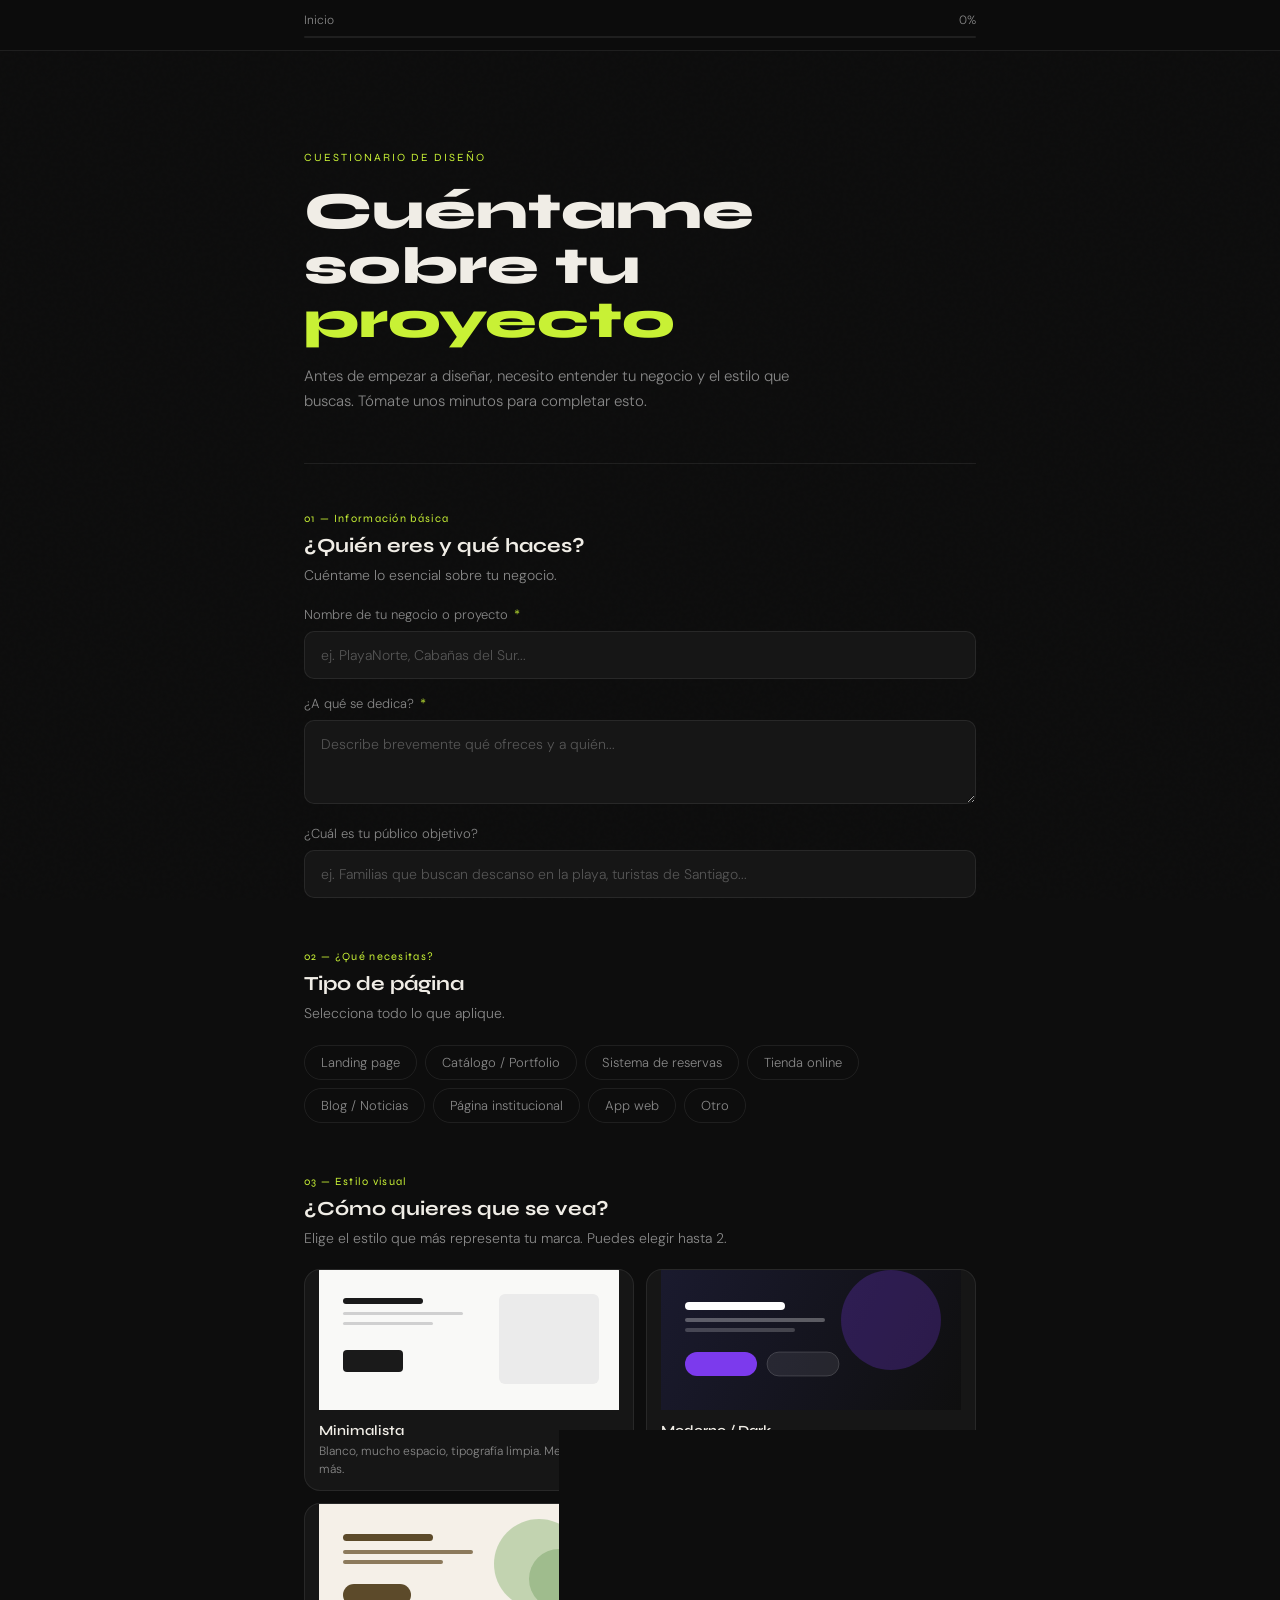
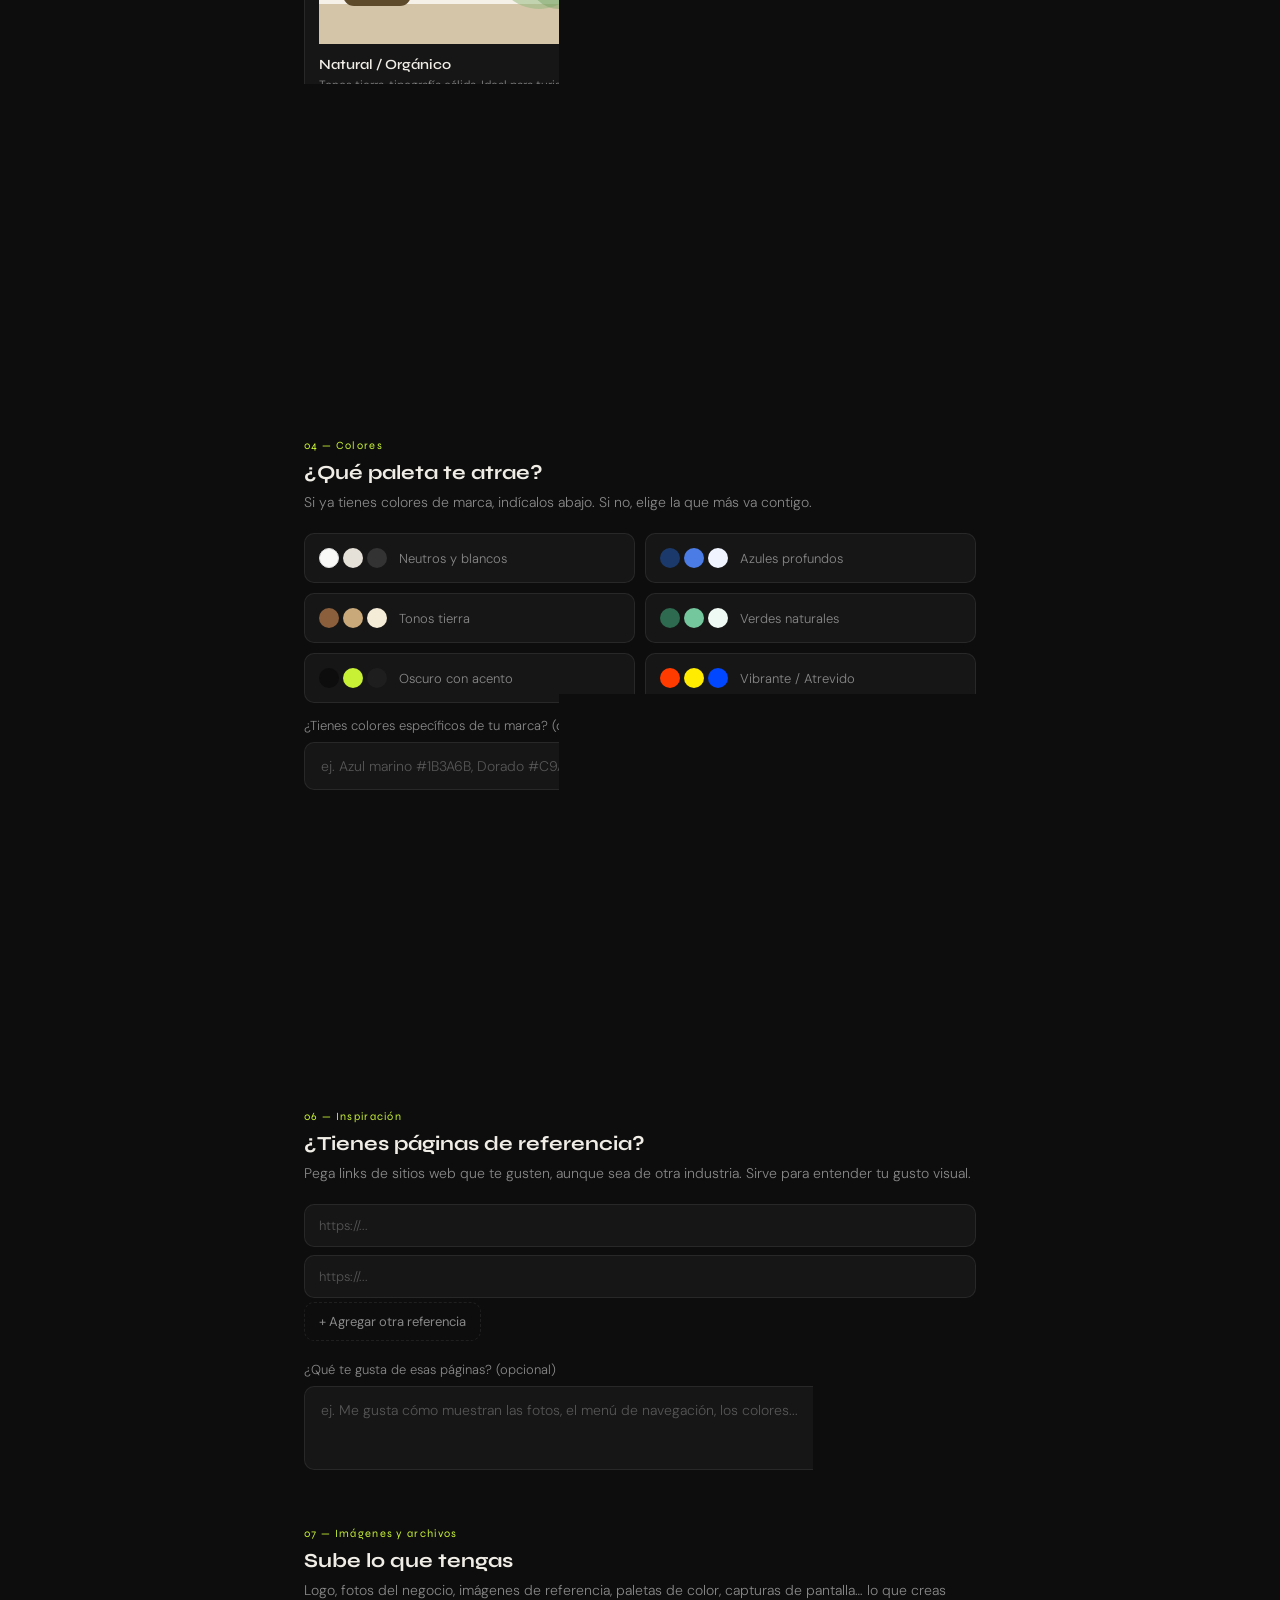
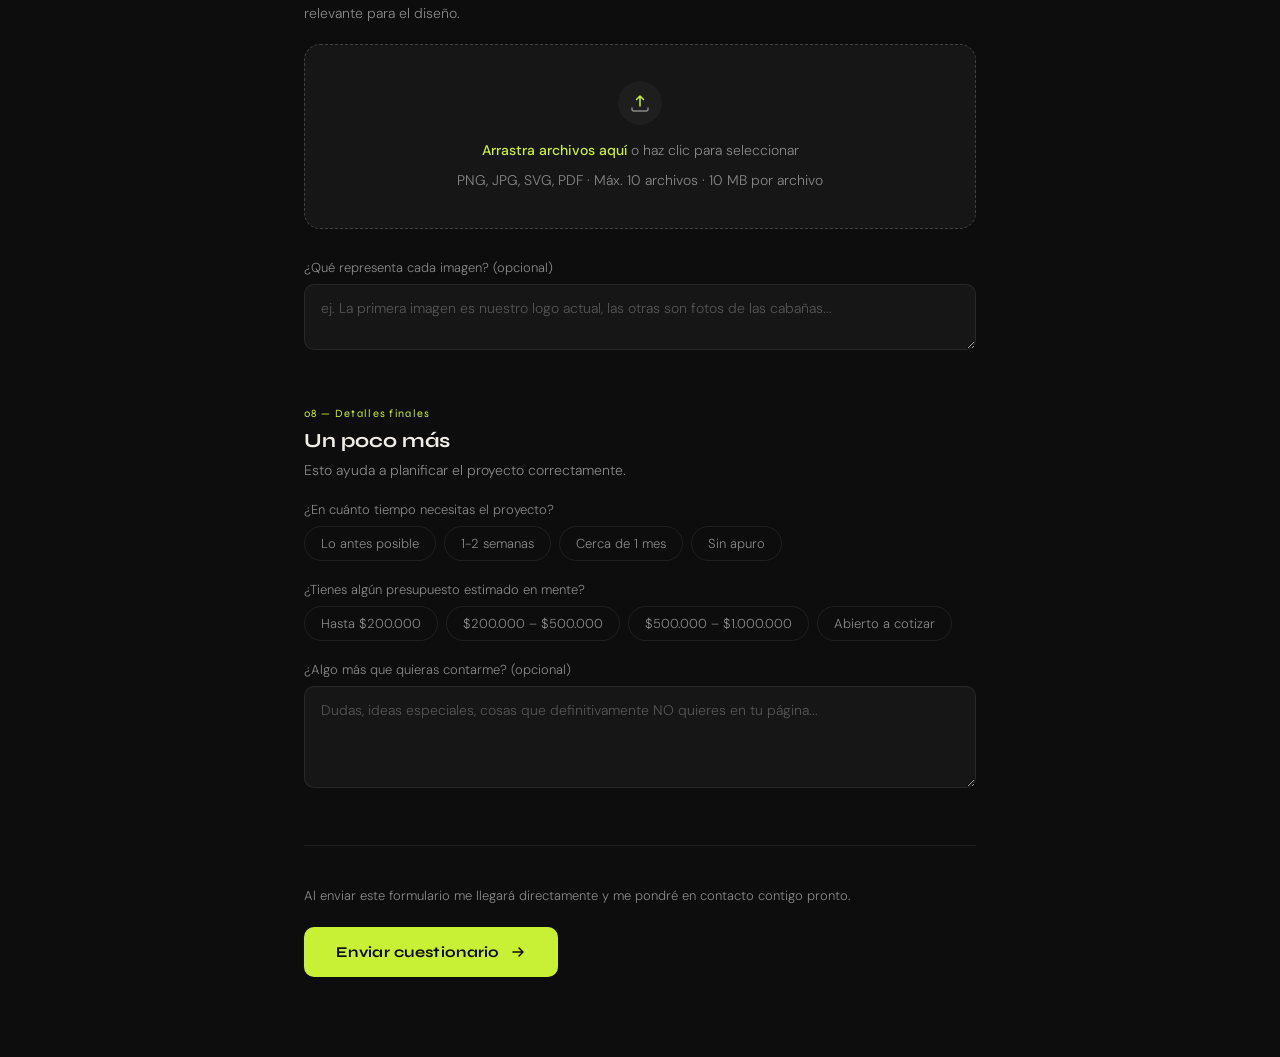
==== commit a4566c14: "Update cuestionario.html Co-Authored-By: Claude Sonnet 4.6 <noreply@anthropic.com>" ====
--- a/cuestionario.html
+++ b/cuestionario.html
@@ -1036,12 +1036,33 @@
 
   <!-- SUBMIT -->
   <div class="submit-section">
-    <p>Al enviar este formulario, recibirás una confirmación y nos pondremos en contacto contigo para continuar.</p>
-    <button class="submit-btn" onclick="submitForm()">
+    <p>Al enviar este formulario me llegará directamente y me pondré en contacto contigo pronto.</p>
+    <button class="submit-btn" id="submit-btn" onclick="submitForm()">
       Enviar cuestionario
       <svg width="16" height="16" viewBox="0 0 16 16" fill="none"><path d="M3 8H13M13 8L9 4M13 8L9 12" stroke="#0D0D0D" stroke-width="1.5" stroke-linecap="round" stroke-linejoin="round"/></svg>
     </button>
+    <p id="submit-error" style="display:none;color:#E24B4A;font-size:13px;margin-top:12px;"></p>
   </div>
+
+  <!-- Netlify Forms hidden form (necesario para detección en build) -->
+  <form name="cuestionario-diseno" data-netlify="true" netlify-honeypot="bot-field" hidden>
+    <input name="bot-field" />
+    <input name="negocio" />
+    <input name="descripcion" />
+    <input name="publico" />
+    <input name="tipo-pagina" />
+    <input name="estilo-visual" />
+    <input name="paleta" />
+    <input name="colores-marca" />
+    <input name="secciones" />
+    <input name="referencias" />
+    <input name="notas-referencias" />
+    <input name="notas-imagenes" />
+    <input name="plazo" />
+    <input name="presupuesto" />
+    <input name="comentarios" />
+    <input name="imagenes" type="file" multiple />
+  </form>
 </div>
 
 <!-- SUCCESS -->
@@ -1214,67 +1235,110 @@
   document.getElementById('biz-name').addEventListener('input', updateProgress);
   document.getElementById('biz-desc').addEventListener('input', updateProgress);
 
-  // SUBMIT
+  // SUBMIT via Netlify Forms (fetch/AJAX)
   function getSelected(groupId) {
     return Array.from(document.querySelectorAll('#' + groupId + ' .pill.selected')).map(p => p.textContent).join(', ');
   }
 
-  function submitForm() {
+  async function submitForm() {
     const name = document.getElementById('biz-name').value.trim();
     if (!name) { alert('Por favor ingresa el nombre de tu negocio.'); return; }
 
+    const btn = document.getElementById('submit-btn');
+    const errEl = document.getElementById('submit-error');
+    btn.textContent = 'Enviando...';
+    btn.disabled = true;
+    errEl.style.display = 'none';
+
     const refs = Array.from(document.querySelectorAll('#ref-list input')).map(i => i.value.trim()).filter(Boolean);
 
-    const data = {
-      'Negocio': name,
-      'Descripción': document.getElementById('biz-desc').value.trim() || '—',
-      'Público objetivo': document.getElementById('biz-audience').value.trim() || '—',
-      'Tipo de página': getSelected('page-type') || '—',
-      'Estilo visual': Array.from(document.querySelectorAll('.style-card.selected')).map(c => c.querySelector('.style-name').textContent).join(', ') || '—',
-      'Paleta de color': document.querySelector('.palette-option.selected')?.querySelector('.palette-label')?.textContent || '—',
-      'Colores de marca': document.getElementById('custom-colors').value.trim() || '—',
-      'Secciones': getSelected('sections-group') || '—',
-      'Referencias': refs.length ? refs.join(' | ') : '—',
-      'Notas de referencia': document.getElementById('ref-notes').value.trim() || '—',
-      'Plazo': getSelected('timeline-group') || '—',
-      'Presupuesto': getSelected('budget-group') || '—',
-      'Imágenes subidas': uploadedFiles.length ? uploadedFiles.map(f => f.name).join(', ') : '—',
-      'Notas sobre imágenes': document.getElementById('img-notes').value.trim() || '—',
-      'Comentarios extra': document.getElementById('extras').value.trim() || '—',
-    };
-
-    const lines = document.getElementById('result-lines');
-    lines.innerHTML = '';
-    for (const [k, v] of Object.entries(data)) {
-      const div = document.createElement('div');
-      div.className = 'result-line';
-      div.innerHTML = `<span class="rl">${k}</span><span class="rv">${v}</span>`;
-      lines.appendChild(div);
+    const formData = new FormData();
+    formData.append('form-name', 'cuestionario-diseno');
+    formData.append('bot-field', '');
+    formData.append('negocio', name);
+    formData.append('descripcion', document.getElementById('biz-desc').value.trim());
+    formData.append('publico', document.getElementById('biz-audience').value.trim());
+    formData.append('tipo-pagina', getSelected('page-type'));
+    formData.append('estilo-visual', Array.from(document.querySelectorAll('.style-card.selected')).map(c => c.querySelector('.style-name').textContent).join(', '));
+    formData.append('paleta', document.querySelector('.palette-option.selected')?.querySelector('.palette-label')?.textContent || '');
+    formData.append('colores-marca', document.getElementById('custom-colors').value.trim());
+    formData.append('secciones', getSelected('sections-group'));
+    formData.append('referencias', refs.join(' | '));
+    formData.append('notas-referencias', document.getElementById('ref-notes').value.trim());
+    formData.append('plazo', getSelected('timeline-group'));
+    formData.append('presupuesto', getSelected('budget-group'));
+    formData.append('notas-imagenes', document.getElementById('img-notes').value.trim());
+    formData.append('comentarios', document.getElementById('extras').value.trim());
+
+    // Adjuntar imágenes
+    uploadedFiles.forEach((file, i) => {
+      formData.append(`imagen-${i + 1}`, file, file.name);
+    });
+
+    try {
+      const res = await fetch('/', {
+        method: 'POST',
+        body: formData,
+      });
+
+      if (!res.ok) throw new Error('Error al enviar');
+
+      // Mostrar pantalla de éxito
+      const data = {
+        'Negocio': name,
+        'Descripción': document.getElementById('biz-desc').value.trim() || '—',
+        'Público objetivo': document.getElementById('biz-audience').value.trim() || '—',
+        'Tipo de página': getSelected('page-type') || '—',
+        'Estilo visual': Array.from(document.querySelectorAll('.style-card.selected')).map(c => c.querySelector('.style-name').textContent).join(', ') || '—',
+        'Paleta de color': document.querySelector('.palette-option.selected')?.querySelector('.palette-label')?.textContent || '—',
+        'Colores de marca': document.getElementById('custom-colors').value.trim() || '—',
+        'Secciones': getSelected('sections-group') || '—',
+        'Referencias': refs.length ? refs.join(' | ') : '—',
+        'Notas de referencia': document.getElementById('ref-notes').value.trim() || '—',
+        'Plazo': getSelected('timeline-group') || '—',
+        'Presupuesto': getSelected('budget-group') || '—',
+        'Imágenes subidas': uploadedFiles.length ? uploadedFiles.map(f => f.name).join(', ') : '—',
+        'Notas sobre imágenes': document.getElementById('img-notes').value.trim() || '—',
+        'Comentarios extra': document.getElementById('extras').value.trim() || '—',
+      };
+
+      const lines = document.getElementById('result-lines');
+      lines.innerHTML = '';
+      for (const [k, v] of Object.entries(data)) {
+        const div = document.createElement('div');
+        div.className = 'result-line';
+        div.innerHTML = `<span class="rl">${k}</span><span class="rv">${v}</span>`;
+        lines.appendChild(div);
+      }
+
+      if (uploadedFiles.length > 0) {
+        const imgGrid = document.createElement('div');
+        imgGrid.style.cssText = 'display:grid;grid-template-columns:repeat(auto-fill,minmax(80px,1fr));gap:8px;margin-top:16px;';
+        uploadedFiles.forEach(file => {
+          if (file.type.startsWith('image/')) {
+            const reader = new FileReader();
+            reader.onload = (e) => {
+              const img = document.createElement('img');
+              img.src = e.target.result;
+              img.style.cssText = 'width:100%;aspect-ratio:1;object-fit:cover;border-radius:8px;border:1px solid rgba(255,255,255,0.08);';
+              imgGrid.appendChild(img);
+            };
+            reader.readAsDataURL(file);
+          }
+        });
+        document.getElementById('result-card').appendChild(imgGrid);
+      }
+
+      document.getElementById('main-form').style.display = 'none';
+      document.getElementById('success-screen').classList.add('visible');
+      window.scrollTo({ top: 0, behavior: 'smooth' });
+
+    } catch (err) {
+      btn.innerHTML = 'Enviar cuestionario <svg width="16" height="16" viewBox="0 0 16 16" fill="none"><path d="M3 8H13M13 8L9 4M13 8L9 12" stroke="#0D0D0D" stroke-width="1.5" stroke-linecap="round" stroke-linejoin="round"/></svg>';
+      btn.disabled = false;
+      errEl.textContent = 'Hubo un problema al enviar. Verifica tu conexión e intenta de nuevo.';
+      errEl.style.display = 'block';
     }
-
-    document.getElementById('main-form').style.display = 'none';
-    document.getElementById('success-screen').classList.add('visible');
-
-    // Show image thumbnails in success screen
-    if (uploadedFiles.length > 0) {
-      const imgGrid = document.createElement('div');
-      imgGrid.style.cssText = 'display:grid;grid-template-columns:repeat(auto-fill,minmax(80px,1fr));gap:8px;margin-top:16px;';
-      uploadedFiles.forEach(file => {
-        if (file.type.startsWith('image/')) {
-          const reader = new FileReader();
-          reader.onload = (e) => {
-            const img = document.createElement('img');
-            img.src = e.target.result;
-            img.style.cssText = 'width:100%;aspect-ratio:1;object-fit:cover;border-radius:8px;border:1px solid rgba(255,255,255,0.08);';
-            imgGrid.appendChild(img);
-          };
-          reader.readAsDataURL(file);
-        }
-      });
-      document.getElementById('result-card').appendChild(imgGrid);
-    }
-
-    window.scrollTo({ top: 0, behavior: 'smooth' });
   }
 
   function copyResult() {
@@ -1285,10 +1349,36 @@
       const val = l.querySelector('.rv').textContent;
       text += `${label}: ${val}\n`;
     });
-    navigator.clipboard.writeText(text).catch(() => {});
+
     const btn = document.querySelector('.copy-result-btn');
-    btn.textContent = '¡Copiado!';
-    setTimeout(() => btn.textContent = 'Copiar resumen', 2000);
+
+    // Método 1: clipboard API moderna
+    if (navigator.clipboard && navigator.clipboard.writeText) {
+      navigator.clipboard.writeText(text).then(() => {
+        btn.textContent = '¡Copiado!';
+        setTimeout(() => btn.textContent = 'Copiar resumen', 2000);
+      }).catch(() => fallbackCopy(text, btn));
+    } else {
+      fallbackCopy(text, btn);
+    }
+  }
+
+  function fallbackCopy(text, btn) {
+    const ta = document.createElement('textarea');
+    ta.value = text;
+    ta.style.cssText = 'position:fixed;top:-9999px;left:-9999px;opacity:0;';
+    document.body.appendChild(ta);
+    ta.focus();
+    ta.select();
+    try {
+      document.execCommand('copy');
+      btn.textContent = '¡Copiado!';
+      setTimeout(() => btn.textContent = 'Copiar resumen', 2000);
+    } catch (e) {
+      btn.textContent = 'Error al copiar';
+      setTimeout(() => btn.textContent = 'Copiar resumen', 2000);
+    }
+    document.body.removeChild(ta);
   }
 </script>
 </body>
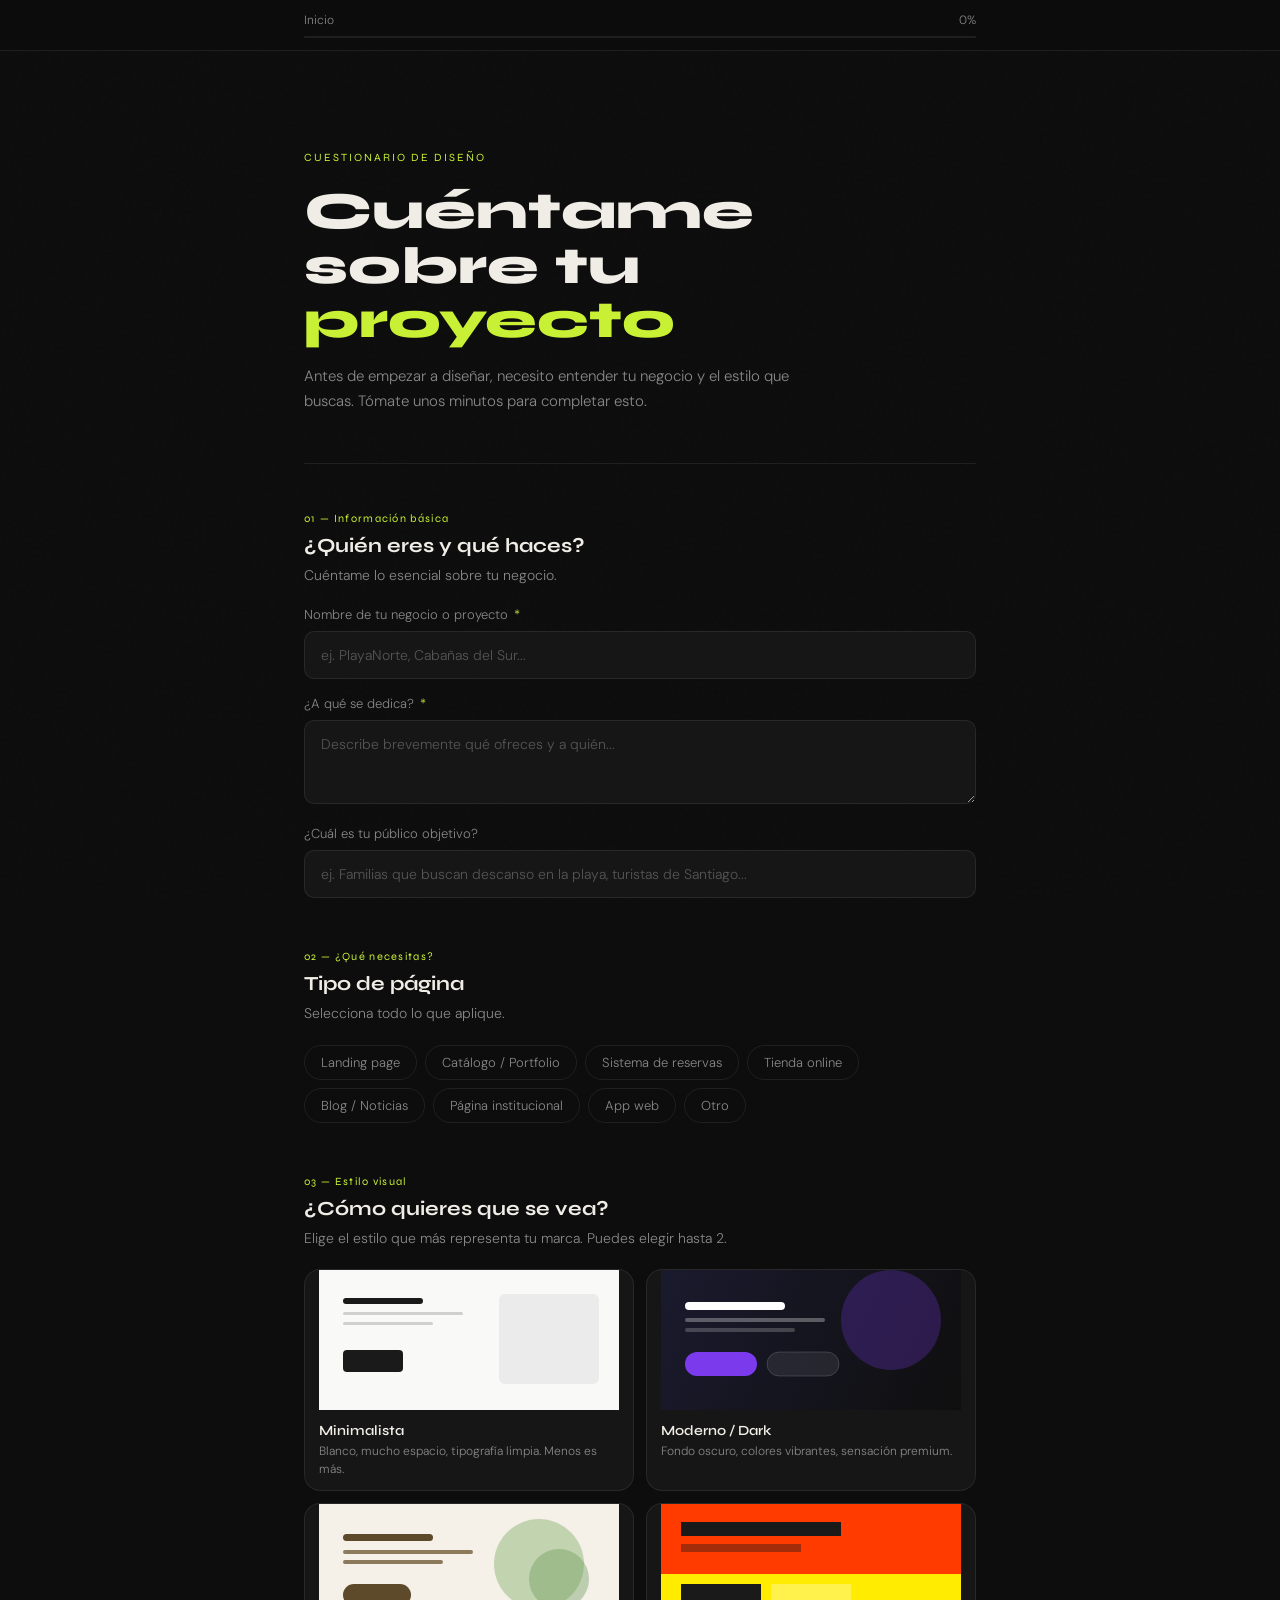
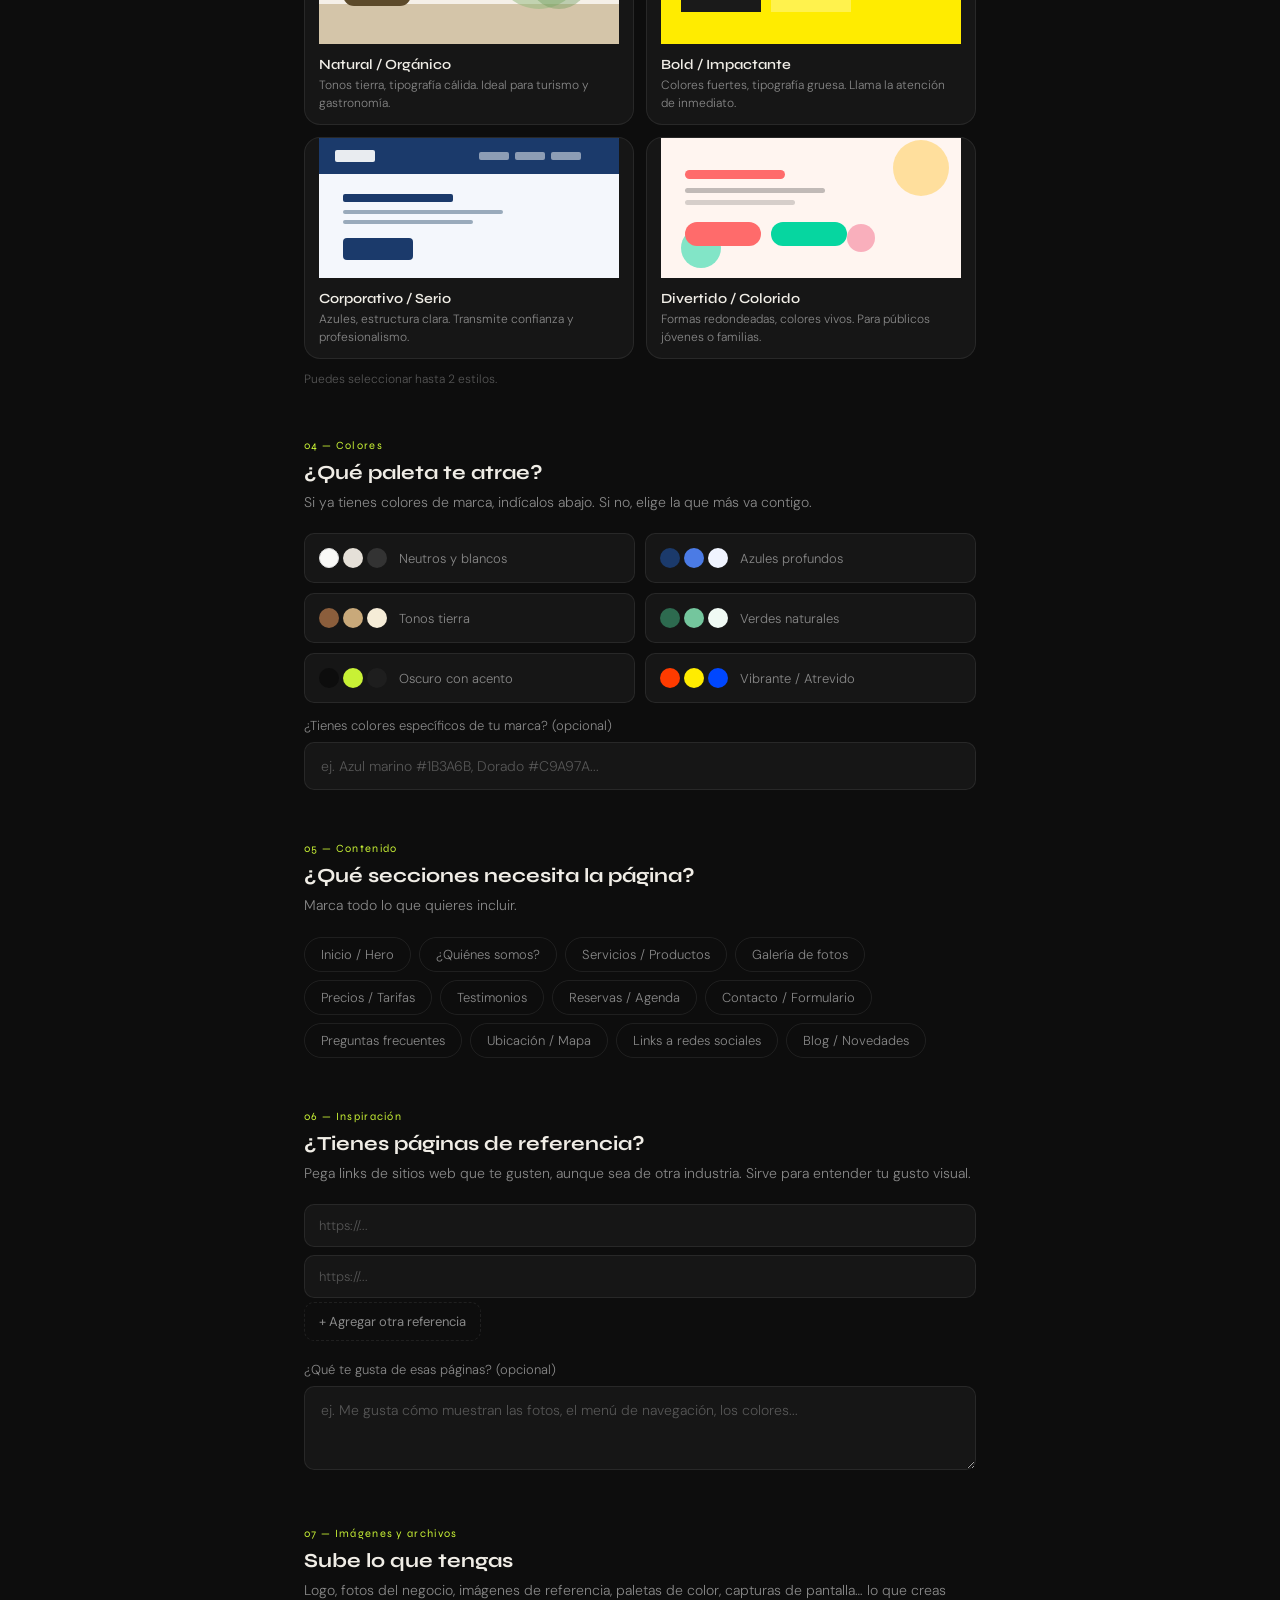
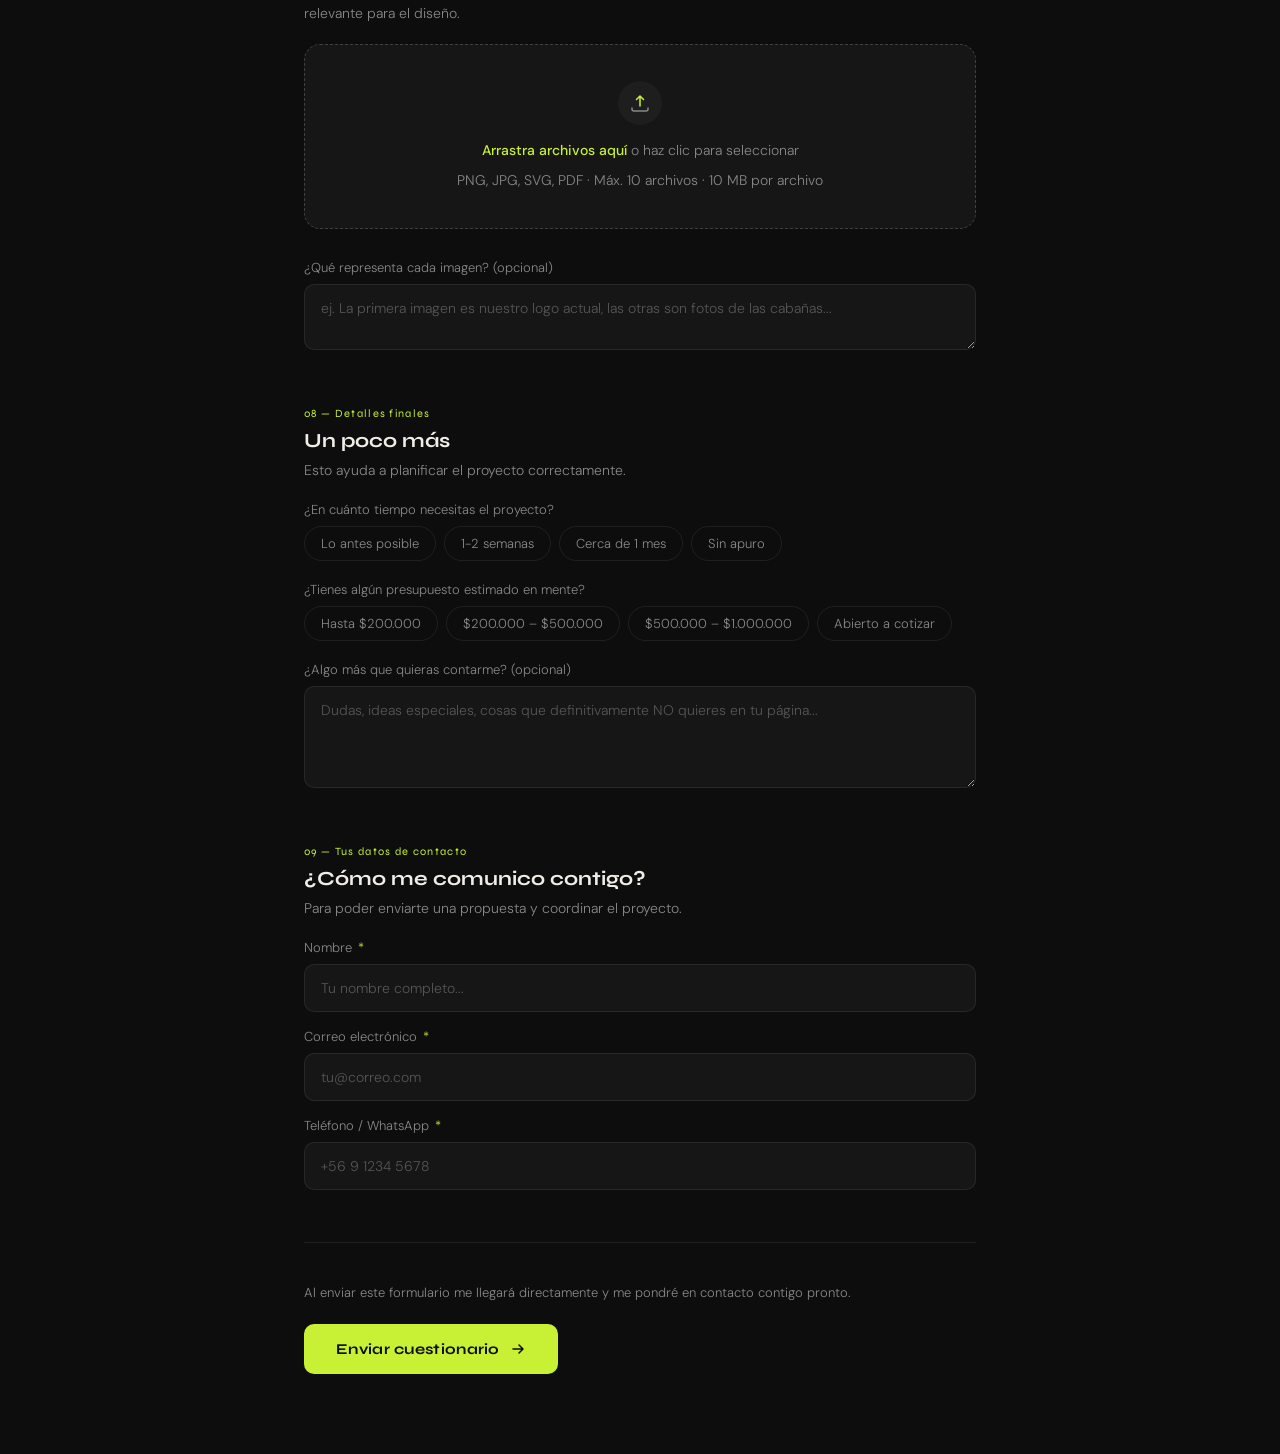
==== commit 4f3a1c87: "Update cuestionario page" ====
--- a/cuestionario.html
+++ b/cuestionario.html
@@ -1034,6 +1034,26 @@
     </div>
   </div>
 
+  <!-- 09 CONTACTO -->
+  <div class="section" id="sec-9">
+    <div class="section-num">09 — Tus datos de contacto</div>
+    <div class="section-title">¿Cómo me comunico contigo?</div>
+    <div class="section-desc">Para poder enviarte una propuesta y coordinar el proyecto.</div>
+
+    <div class="field">
+      <label>Nombre <span class="required-mark">*</span></label>
+      <input type="text" id="contact-name" placeholder="Tu nombre completo..." />
+    </div>
+    <div class="field">
+      <label>Correo electrónico <span class="required-mark">*</span></label>
+      <input type="email" id="contact-email" placeholder="tu@correo.com" />
+    </div>
+    <div class="field">
+      <label>Teléfono / WhatsApp <span class="required-mark">*</span></label>
+      <input type="tel" id="contact-phone" placeholder="+56 9 1234 5678" />
+    </div>
+  </div>
+
   <!-- SUBMIT -->
   <div class="submit-section">
     <p>Al enviar este formulario me llegará directamente y me pondré en contacto contigo pronto.</p>
@@ -1047,6 +1067,9 @@
   <!-- Netlify Forms hidden form (necesario para detección en build) -->
   <form name="cuestionario-diseno" data-netlify="true" netlify-honeypot="bot-field" hidden>
     <input name="bot-field" />
+    <input name="nombre-contacto" />
+    <input name="email-contacto" />
+    <input name="telefono-contacto" />
     <input name="negocio" />
     <input name="descripcion" />
     <input name="publico" />
@@ -1243,6 +1266,12 @@
   async function submitForm() {
     const name = document.getElementById('biz-name').value.trim();
     if (!name) { alert('Por favor ingresa el nombre de tu negocio.'); return; }
+    const contactName = document.getElementById('contact-name').value.trim();
+    if (!contactName) { alert('Por favor ingresa tu nombre.'); document.getElementById('contact-name').focus(); return; }
+    const contactEmail = document.getElementById('contact-email').value.trim();
+    if (!contactEmail || !/^[^\s@]+@[^\s@]+\.[^\s@]+$/.test(contactEmail)) { alert('Por favor ingresa un correo electrónico válido.'); document.getElementById('contact-email').focus(); return; }
+    const contactPhone = document.getElementById('contact-phone').value.trim();
+    if (!contactPhone) { alert('Por favor ingresa tu teléfono o WhatsApp.'); document.getElementById('contact-phone').focus(); return; }
 
     const btn = document.getElementById('submit-btn');
     const errEl = document.getElementById('submit-error');
@@ -1255,6 +1284,9 @@
     const formData = new FormData();
     formData.append('form-name', 'cuestionario-diseno');
     formData.append('bot-field', '');
+    formData.append('nombre-contacto', contactName);
+    formData.append('email-contacto', contactEmail);
+    formData.append('telefono-contacto', contactPhone);
     formData.append('negocio', name);
     formData.append('descripcion', document.getElementById('biz-desc').value.trim());
     formData.append('publico', document.getElementById('biz-audience').value.trim());
@@ -1285,6 +1317,9 @@
 
       // Mostrar pantalla de éxito
       const data = {
+        'Nombre': contactName,
+        'Correo': contactEmail,
+        'Teléfono': contactPhone,
         'Negocio': name,
         'Descripción': document.getElementById('biz-desc').value.trim() || '—',
         'Público objetivo': document.getElementById('biz-audience').value.trim() || '—',
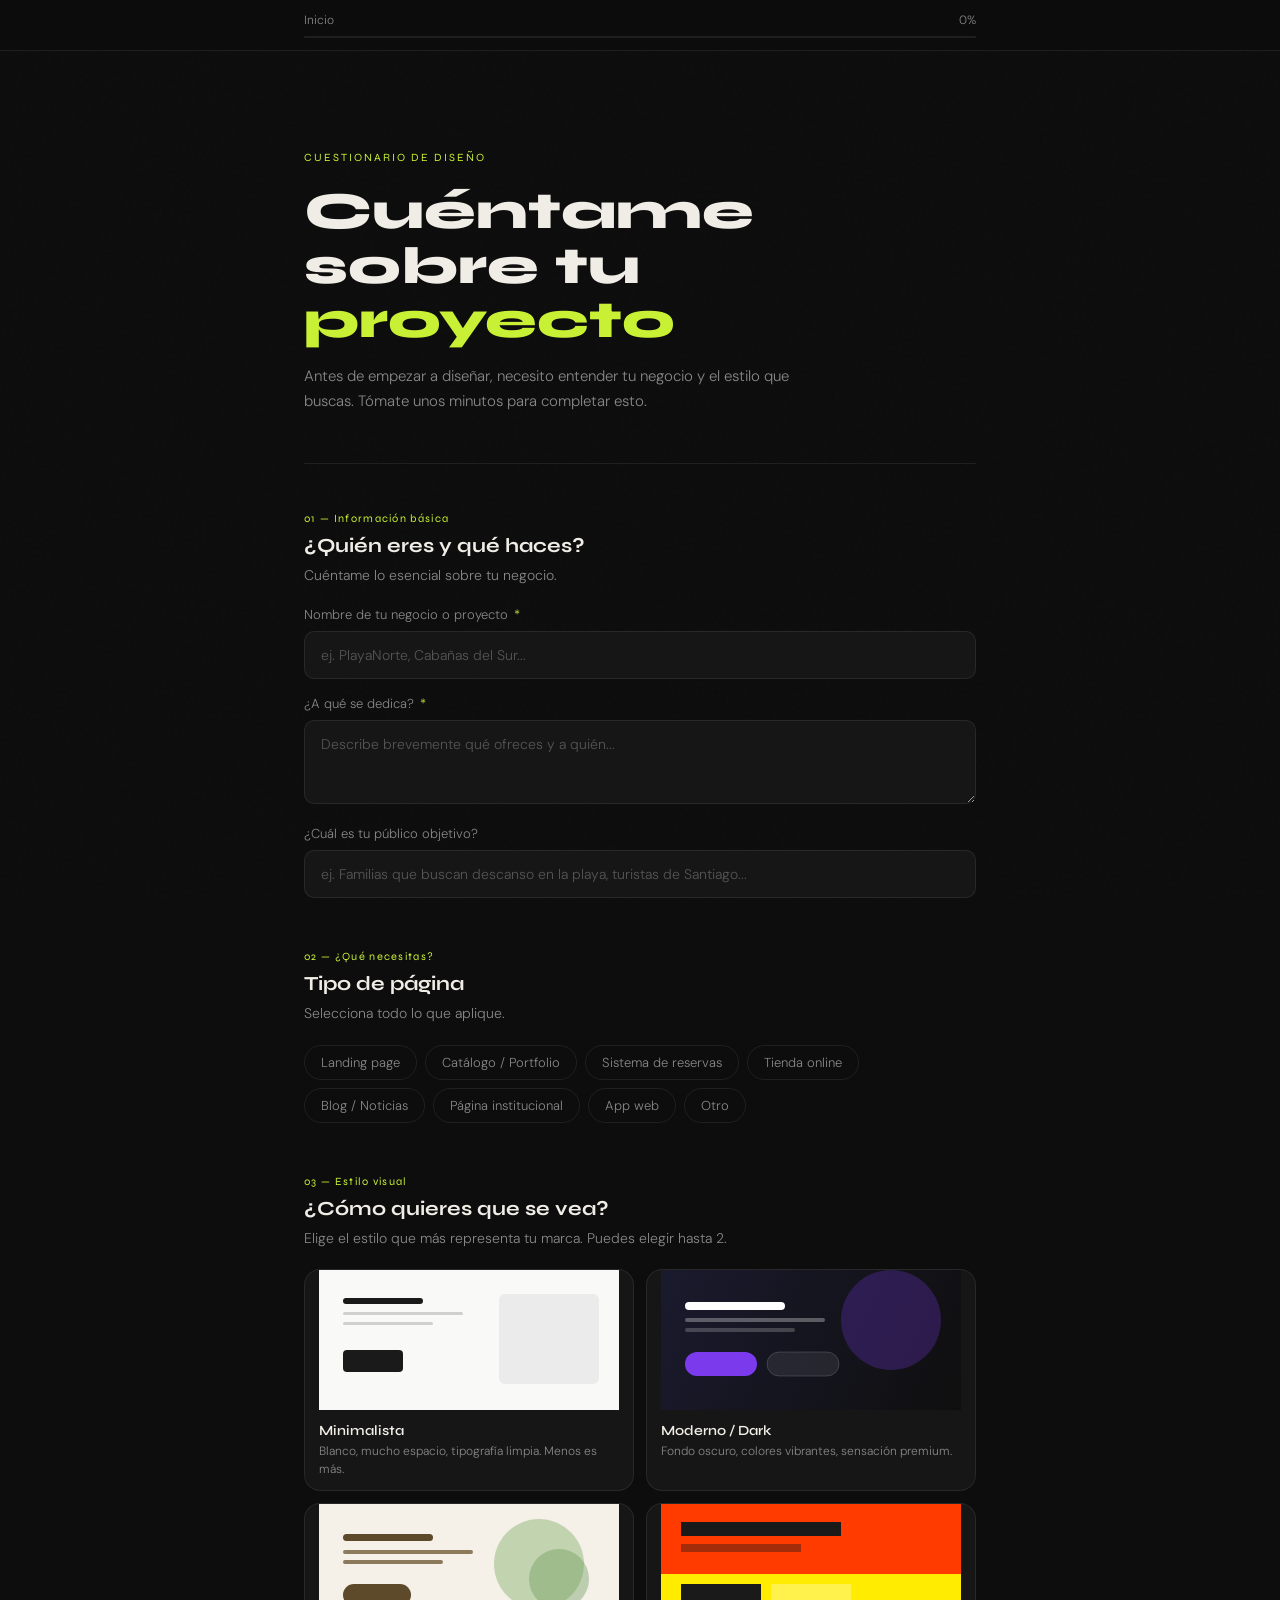
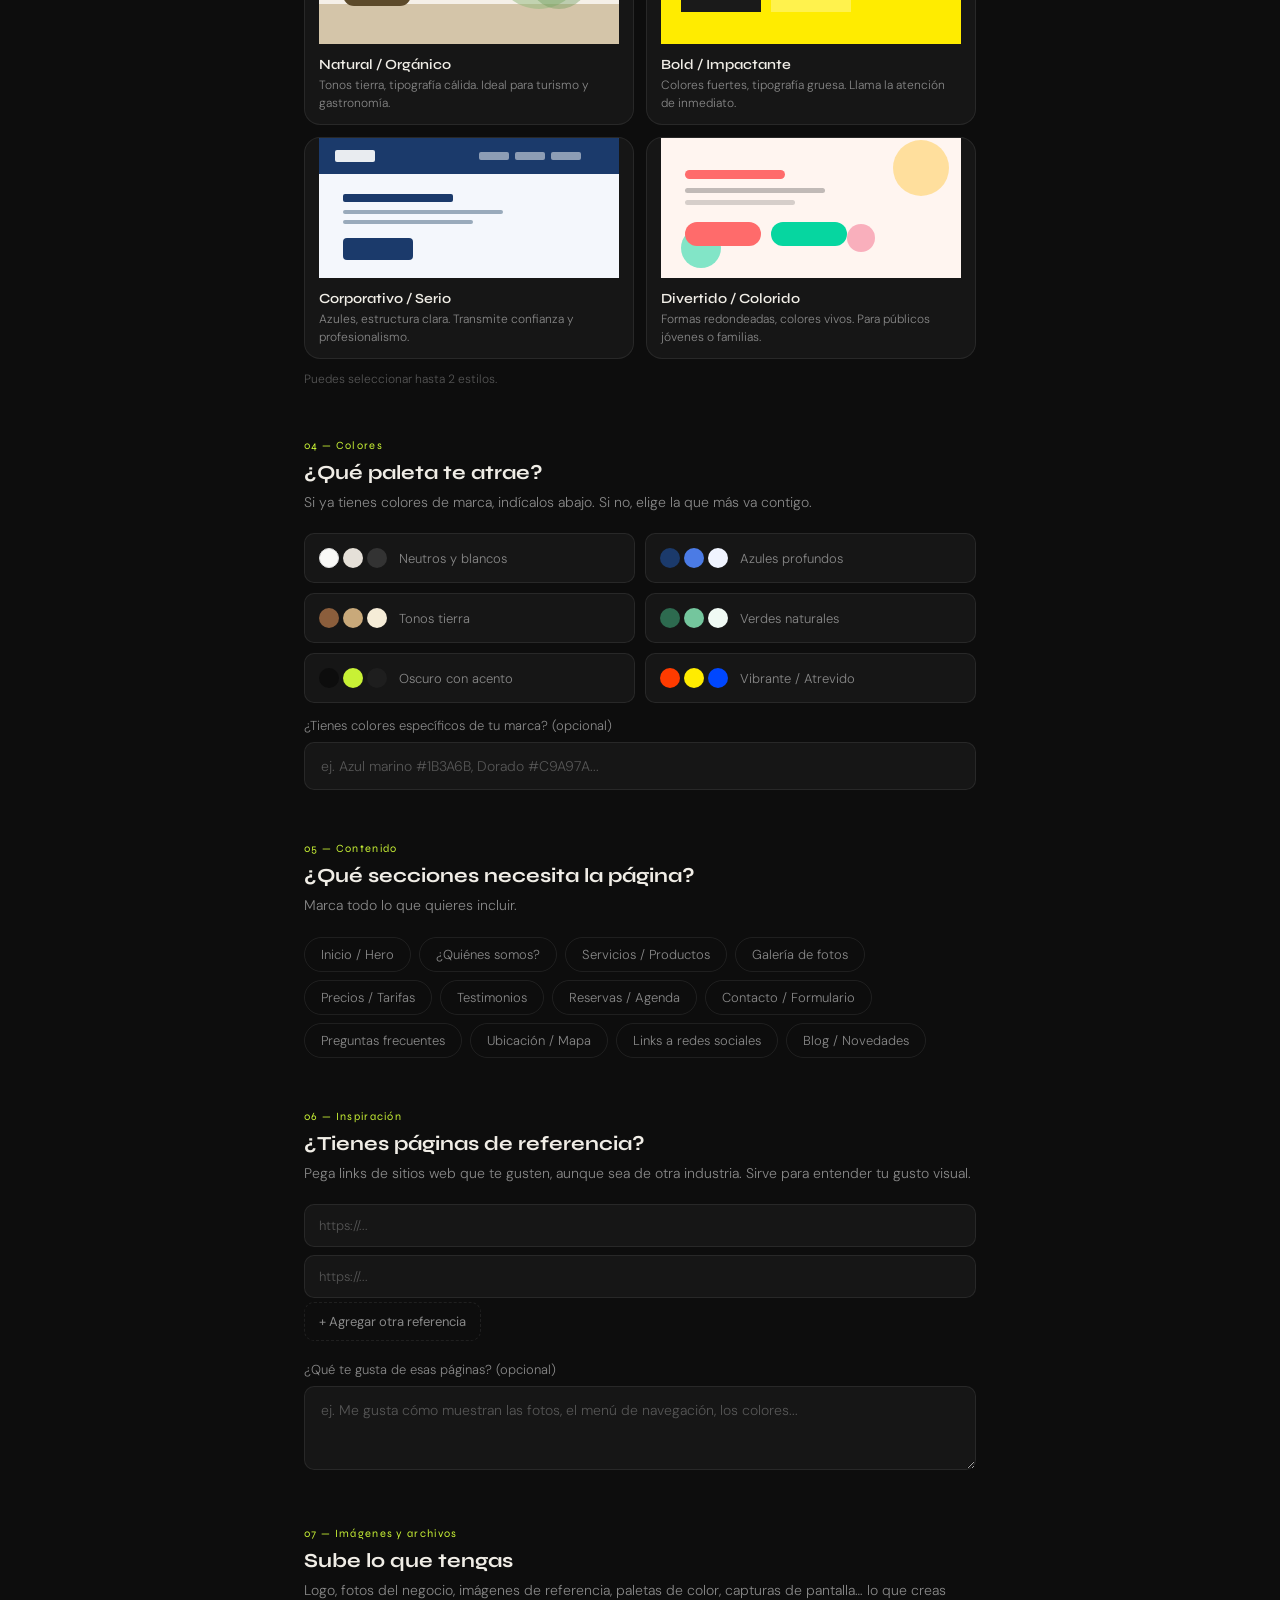
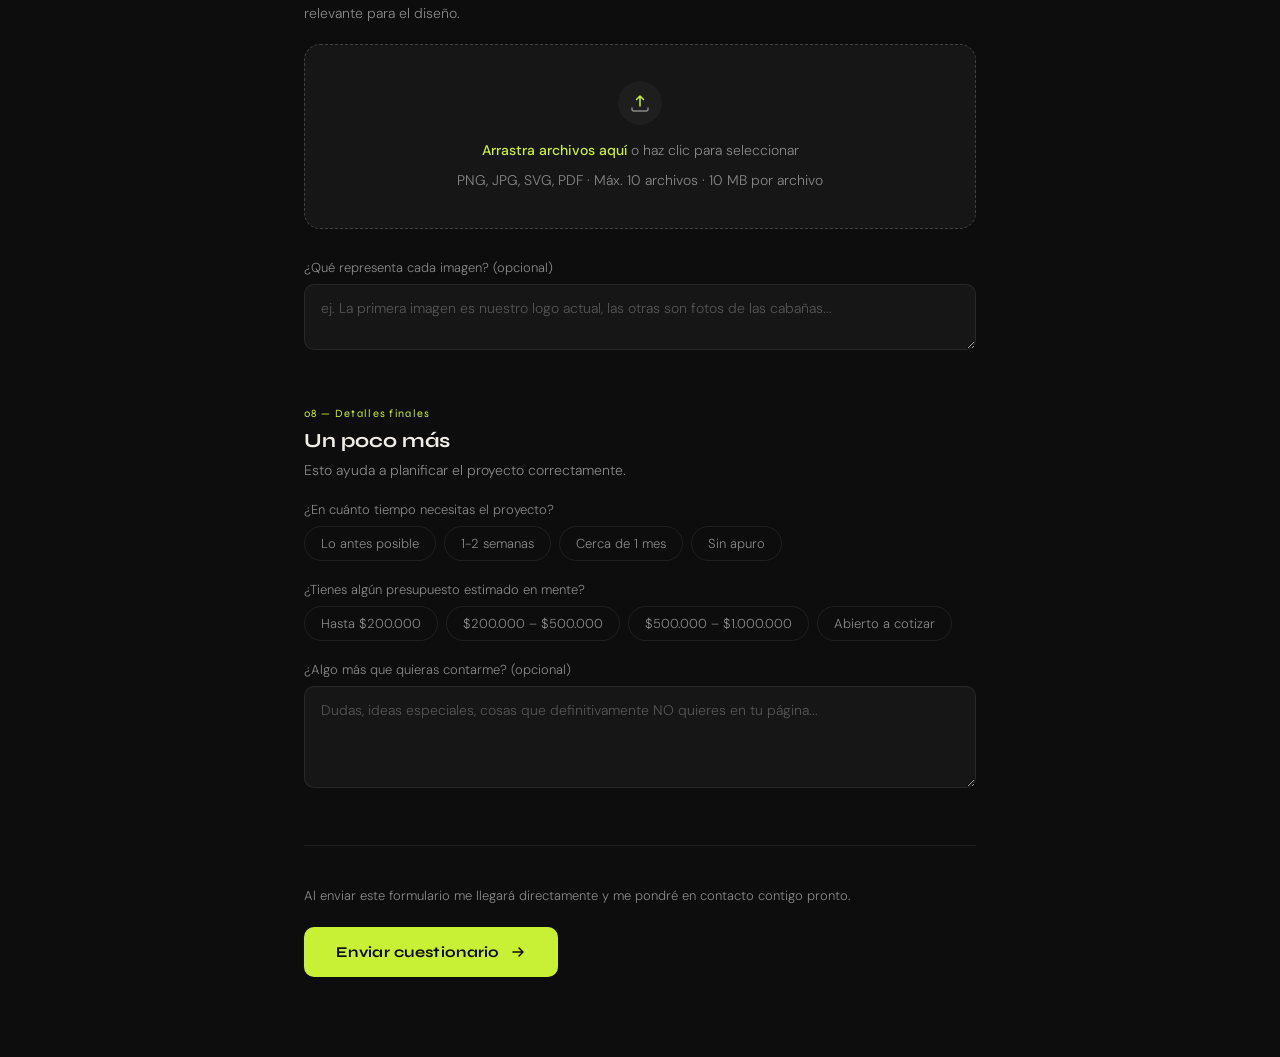
==== commit 8bf8f841: "Update cuestionario page" ====
--- a/cuestionario.html
+++ b/cuestionario.html
@@ -1034,26 +1034,6 @@
     </div>
   </div>
 
-  <!-- 09 CONTACTO -->
-  <div class="section" id="sec-9">
-    <div class="section-num">09 — Tus datos de contacto</div>
-    <div class="section-title">¿Cómo me comunico contigo?</div>
-    <div class="section-desc">Para poder enviarte una propuesta y coordinar el proyecto.</div>
-
-    <div class="field">
-      <label>Nombre <span class="required-mark">*</span></label>
-      <input type="text" id="contact-name" placeholder="Tu nombre completo..." />
-    </div>
-    <div class="field">
-      <label>Correo electrónico <span class="required-mark">*</span></label>
-      <input type="email" id="contact-email" placeholder="tu@correo.com" />
-    </div>
-    <div class="field">
-      <label>Teléfono / WhatsApp <span class="required-mark">*</span></label>
-      <input type="tel" id="contact-phone" placeholder="+56 9 1234 5678" />
-    </div>
-  </div>
-
   <!-- SUBMIT -->
   <div class="submit-section">
     <p>Al enviar este formulario me llegará directamente y me pondré en contacto contigo pronto.</p>
@@ -1067,9 +1047,6 @@
   <!-- Netlify Forms hidden form (necesario para detección en build) -->
   <form name="cuestionario-diseno" data-netlify="true" netlify-honeypot="bot-field" hidden>
     <input name="bot-field" />
-    <input name="nombre-contacto" />
-    <input name="email-contacto" />
-    <input name="telefono-contacto" />
     <input name="negocio" />
     <input name="descripcion" />
     <input name="publico" />
@@ -1258,35 +1235,56 @@
   document.getElementById('biz-name').addEventListener('input', updateProgress);
   document.getElementById('biz-desc').addEventListener('input', updateProgress);
 
-  // SUBMIT via Netlify Forms (fetch/AJAX)
+  // CLOUDINARY + NETLIFY FORMS
+  const CLOUDINARY_CLOUD = 'df5orznyj';
+  const CLOUDINARY_PRESET = 'cuestionario';
+
   function getSelected(groupId) {
     return Array.from(document.querySelectorAll('#' + groupId + ' .pill.selected')).map(p => p.textContent).join(', ');
+  }
+
+  async function uploadToCloudinary(file) {
+    const fd = new FormData();
+    fd.append('file', file);
+    fd.append('upload_preset', CLOUDINARY_PRESET);
+    const res = await fetch(`https://api.cloudinary.com/v1_1/${CLOUDINARY_CLOUD}/auto/upload`, {
+      method: 'POST', body: fd
+    });
+    if (!res.ok) throw new Error(`Error subiendo ${file.name}`);
+    const json = await res.json();
+    return json.secure_url;
   }
 
   async function submitForm() {
     const name = document.getElementById('biz-name').value.trim();
     if (!name) { alert('Por favor ingresa el nombre de tu negocio.'); return; }
-    const contactName = document.getElementById('contact-name').value.trim();
-    if (!contactName) { alert('Por favor ingresa tu nombre.'); document.getElementById('contact-name').focus(); return; }
-    const contactEmail = document.getElementById('contact-email').value.trim();
-    if (!contactEmail || !/^[^\s@]+@[^\s@]+\.[^\s@]+$/.test(contactEmail)) { alert('Por favor ingresa un correo electrónico válido.'); document.getElementById('contact-email').focus(); return; }
-    const contactPhone = document.getElementById('contact-phone').value.trim();
-    if (!contactPhone) { alert('Por favor ingresa tu teléfono o WhatsApp.'); document.getElementById('contact-phone').focus(); return; }
 
     const btn = document.getElementById('submit-btn');
     const errEl = document.getElementById('submit-error');
-    btn.textContent = 'Enviando...';
     btn.disabled = true;
     errEl.style.display = 'none';
 
     const refs = Array.from(document.querySelectorAll('#ref-list input')).map(i => i.value.trim()).filter(Boolean);
 
+    // 1. Subir imágenes a Cloudinary
+    const imageUrls = [];
+    if (uploadedFiles.length > 0) {
+      for (let i = 0; i < uploadedFiles.length; i++) {
+        btn.innerHTML = `Subiendo imágenes (${i + 1}/${uploadedFiles.length})...`;
+        try {
+          const url = await uploadToCloudinary(uploadedFiles[i]);
+          imageUrls.push(`${uploadedFiles[i].name}: ${url}`);
+        } catch (e) {
+          imageUrls.push(`${uploadedFiles[i].name}: (error al subir)`);
+        }
+      }
+    }
+
+    // 2. Enviar todo a Netlify Forms
+    btn.innerHTML = 'Enviando respuestas...';
     const formData = new FormData();
     formData.append('form-name', 'cuestionario-diseno');
     formData.append('bot-field', '');
-    formData.append('nombre-contacto', contactName);
-    formData.append('email-contacto', contactEmail);
-    formData.append('telefono-contacto', contactPhone);
     formData.append('negocio', name);
     formData.append('descripcion', document.getElementById('biz-desc').value.trim());
     formData.append('publico', document.getElementById('biz-audience').value.trim());
@@ -1299,27 +1297,16 @@
     formData.append('notas-referencias', document.getElementById('ref-notes').value.trim());
     formData.append('plazo', getSelected('timeline-group'));
     formData.append('presupuesto', getSelected('budget-group'));
+    formData.append('imagenes', imageUrls.length ? imageUrls.join('\n') : '(sin imágenes)');
     formData.append('notas-imagenes', document.getElementById('img-notes').value.trim());
     formData.append('comentarios', document.getElementById('extras').value.trim());
 
-    // Adjuntar imágenes
-    uploadedFiles.forEach((file, i) => {
-      formData.append(`imagen-${i + 1}`, file, file.name);
-    });
-
     try {
-      const res = await fetch('/', {
-        method: 'POST',
-        body: formData,
-      });
-
+      const res = await fetch('/', { method: 'POST', body: formData });
       if (!res.ok) throw new Error('Error al enviar');
 
-      // Mostrar pantalla de éxito
+      // 3. Pantalla de éxito
       const data = {
-        'Nombre': contactName,
-        'Correo': contactEmail,
-        'Teléfono': contactPhone,
         'Negocio': name,
         'Descripción': document.getElementById('biz-desc').value.trim() || '—',
         'Público objetivo': document.getElementById('biz-audience').value.trim() || '—',
@@ -1332,7 +1319,7 @@
         'Notas de referencia': document.getElementById('ref-notes').value.trim() || '—',
         'Plazo': getSelected('timeline-group') || '—',
         'Presupuesto': getSelected('budget-group') || '—',
-        'Imágenes subidas': uploadedFiles.length ? uploadedFiles.map(f => f.name).join(', ') : '—',
+        'Imágenes': imageUrls.length ? imageUrls.join('\n') : '—',
         'Notas sobre imágenes': document.getElementById('img-notes').value.trim() || '—',
         'Comentarios extra': document.getElementById('extras').value.trim() || '—',
       };
@@ -1346,19 +1333,17 @@
         lines.appendChild(div);
       }
 
-      if (uploadedFiles.length > 0) {
+      // Miniaturas desde Cloudinary URLs
+      if (imageUrls.length > 0) {
         const imgGrid = document.createElement('div');
         imgGrid.style.cssText = 'display:grid;grid-template-columns:repeat(auto-fill,minmax(80px,1fr));gap:8px;margin-top:16px;';
-        uploadedFiles.forEach(file => {
-          if (file.type.startsWith('image/')) {
-            const reader = new FileReader();
-            reader.onload = (e) => {
-              const img = document.createElement('img');
-              img.src = e.target.result;
-              img.style.cssText = 'width:100%;aspect-ratio:1;object-fit:cover;border-radius:8px;border:1px solid rgba(255,255,255,0.08);';
-              imgGrid.appendChild(img);
-            };
-            reader.readAsDataURL(file);
+        imageUrls.forEach(entry => {
+          const url = entry.split(': ')[1];
+          if (url && url.startsWith('http')) {
+            const img = document.createElement('img');
+            img.src = url;
+            img.style.cssText = 'width:100%;aspect-ratio:1;object-fit:cover;border-radius:8px;border:1px solid rgba(255,255,255,0.08);';
+            imgGrid.appendChild(img);
           }
         });
         document.getElementById('result-card').appendChild(imgGrid);
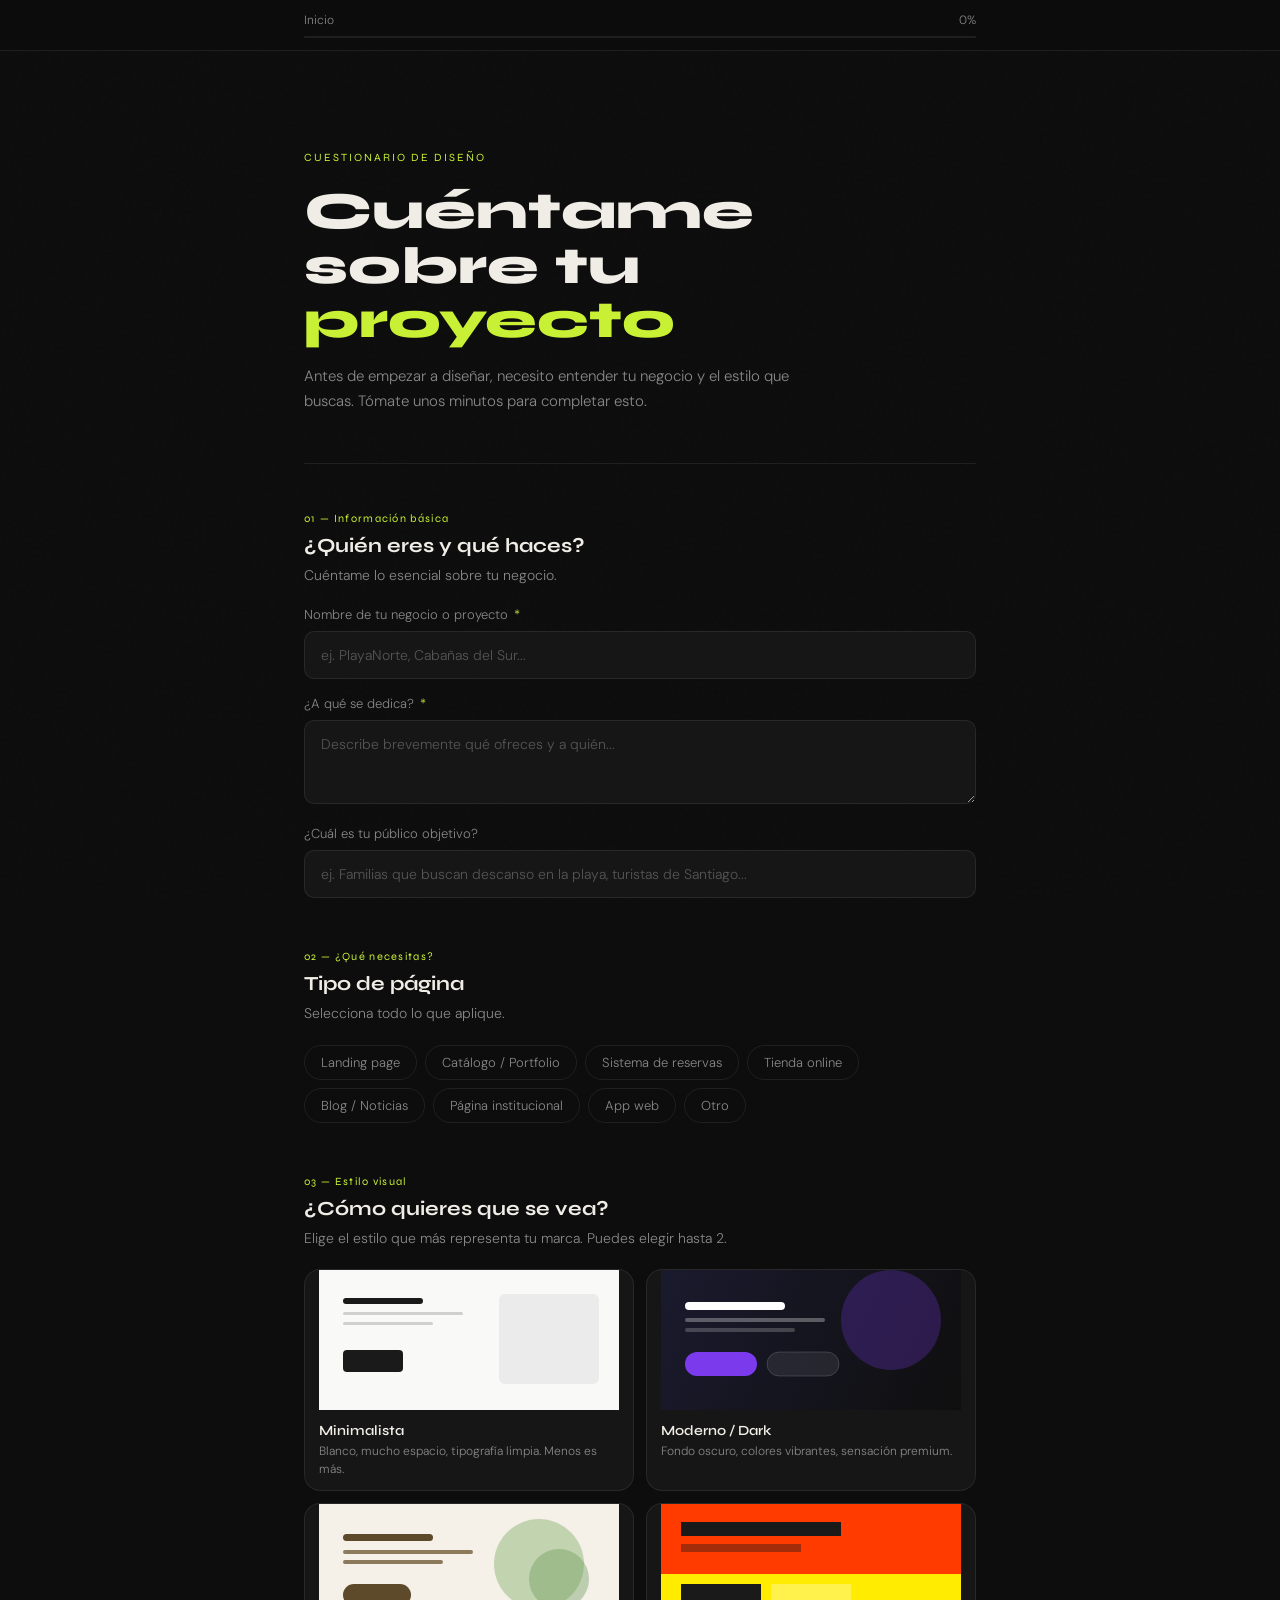
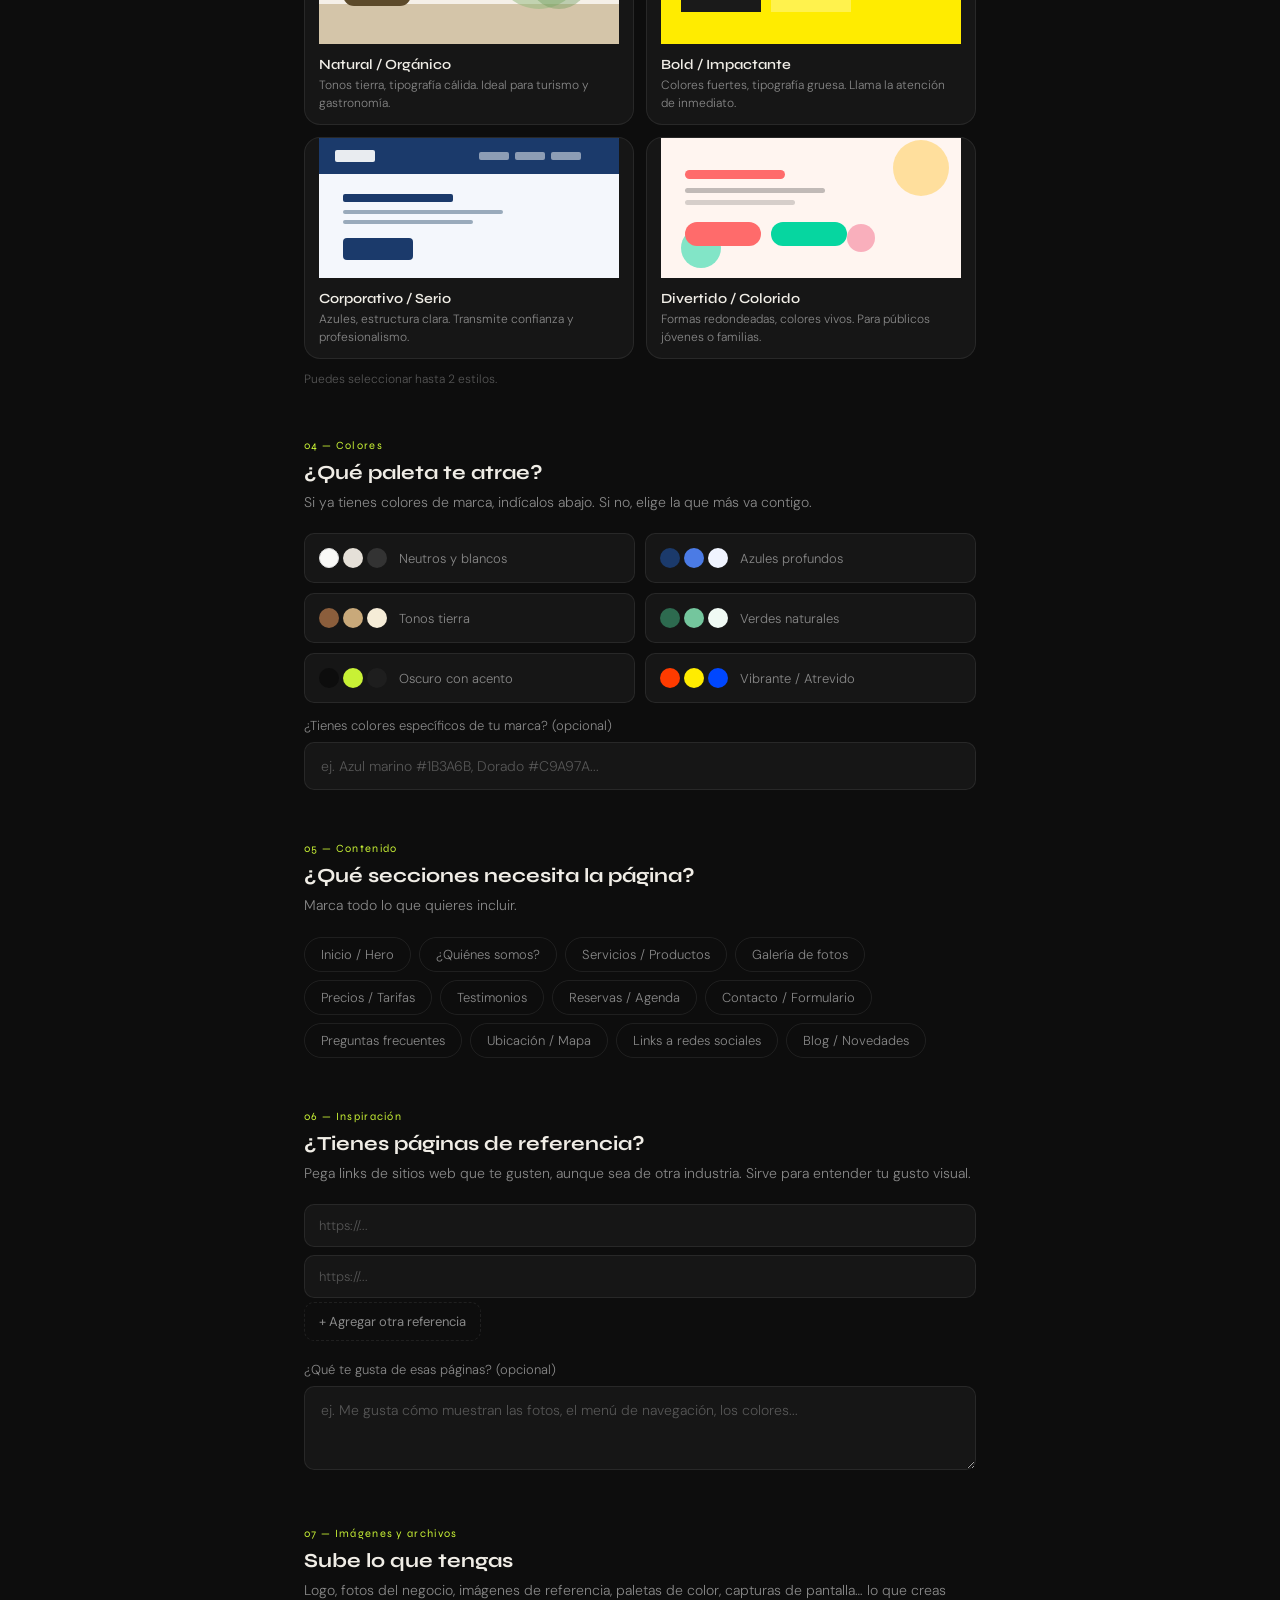
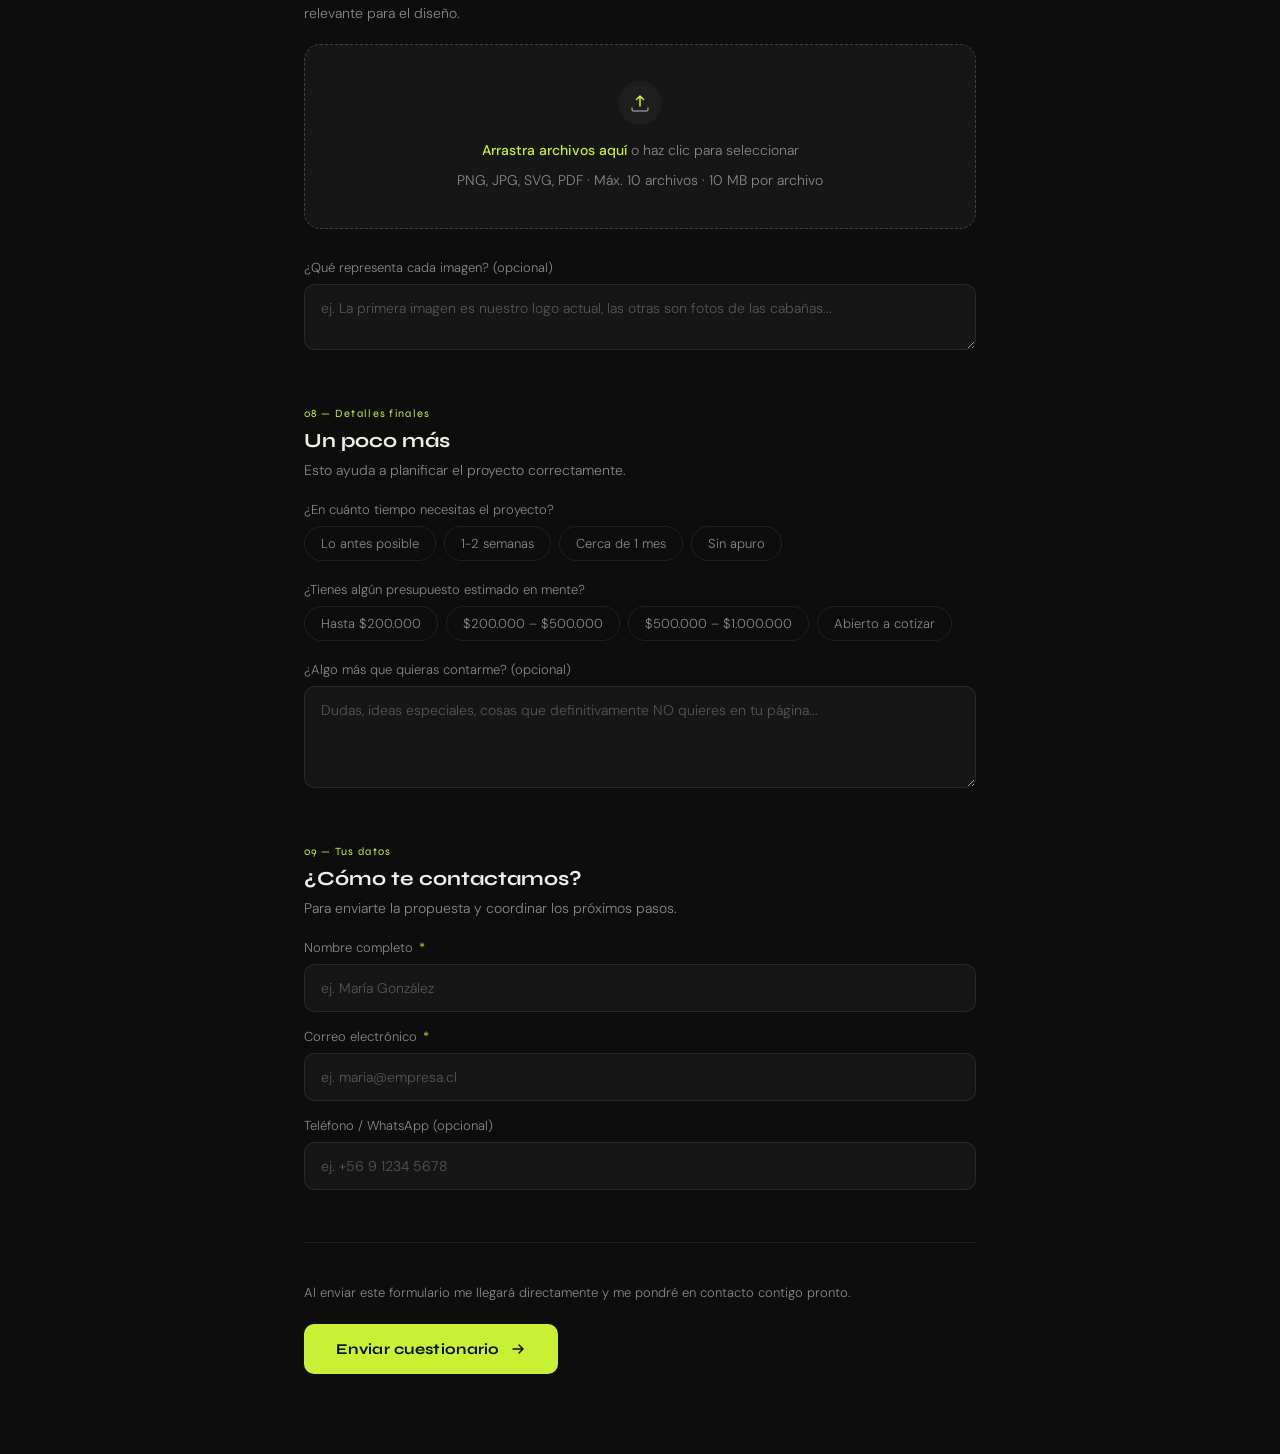
==== commit 02d5d6eb: "Update cuestionario page" ====
--- a/cuestionario.html
+++ b/cuestionario.html
@@ -1034,6 +1034,26 @@
     </div>
   </div>
 
+  <!-- CONTACTO -->
+  <div class="section" id="sec-contacto">
+    <div class="section-num">09 — Tus datos</div>
+    <div class="section-title">¿Cómo te contactamos?</div>
+    <div class="section-desc">Para enviarte la propuesta y coordinar los próximos pasos.</div>
+
+    <div class="field">
+      <label>Nombre completo <span class="required-mark">*</span></label>
+      <input type="text" id="contact-name" placeholder="ej. María González" />
+    </div>
+    <div class="field">
+      <label>Correo electrónico <span class="required-mark">*</span></label>
+      <input type="email" id="contact-email" placeholder="ej. maria@empresa.cl" />
+    </div>
+    <div class="field">
+      <label>Teléfono / WhatsApp (opcional)</label>
+      <input type="tel" id="contact-phone" placeholder="ej. +56 9 1234 5678" />
+    </div>
+  </div>
+
   <!-- SUBMIT -->
   <div class="submit-section">
     <p>Al enviar este formulario me llegará directamente y me pondré en contacto contigo pronto.</p>
@@ -1047,6 +1067,9 @@
   <!-- Netlify Forms hidden form (necesario para detección en build) -->
   <form name="cuestionario-diseno" data-netlify="true" netlify-honeypot="bot-field" hidden>
     <input name="bot-field" />
+    <input name="nombre-contacto" />
+    <input name="correo-contacto" />
+    <input name="telefono-contacto" />
     <input name="negocio" />
     <input name="descripcion" />
     <input name="publico" />
@@ -1057,6 +1080,7 @@
     <input name="secciones" />
     <input name="referencias" />
     <input name="notas-referencias" />
+    <input name="imagenes" />
     <input name="notas-imagenes" />
     <input name="plazo" />
     <input name="presupuesto" />
@@ -1257,7 +1281,11 @@
 
   async function submitForm() {
     const name = document.getElementById('biz-name').value.trim();
+    const contactName = document.getElementById('contact-name').value.trim();
+    const contactEmail = document.getElementById('contact-email').value.trim();
     if (!name) { alert('Por favor ingresa el nombre de tu negocio.'); return; }
+    if (!contactName) { alert('Por favor ingresa tu nombre.'); return; }
+    if (!contactEmail) { alert('Por favor ingresa tu correo electrónico.'); return; }
 
     const btn = document.getElementById('submit-btn');
     const errEl = document.getElementById('submit-error');
@@ -1285,6 +1313,9 @@
     const formData = new FormData();
     formData.append('form-name', 'cuestionario-diseno');
     formData.append('bot-field', '');
+    formData.append('nombre-contacto', contactName);
+    formData.append('correo-contacto', contactEmail);
+    formData.append('telefono-contacto', document.getElementById('contact-phone').value.trim());
     formData.append('negocio', name);
     formData.append('descripcion', document.getElementById('biz-desc').value.trim());
     formData.append('publico', document.getElementById('biz-audience').value.trim());
@@ -1307,6 +1338,9 @@
 
       // 3. Pantalla de éxito
       const data = {
+        'Nombre': contactName,
+        'Correo': contactEmail,
+        'Teléfono': document.getElementById('contact-phone').value.trim() || '—',
         'Negocio': name,
         'Descripción': document.getElementById('biz-desc').value.trim() || '—',
         'Público objetivo': document.getElementById('biz-audience').value.trim() || '—',
